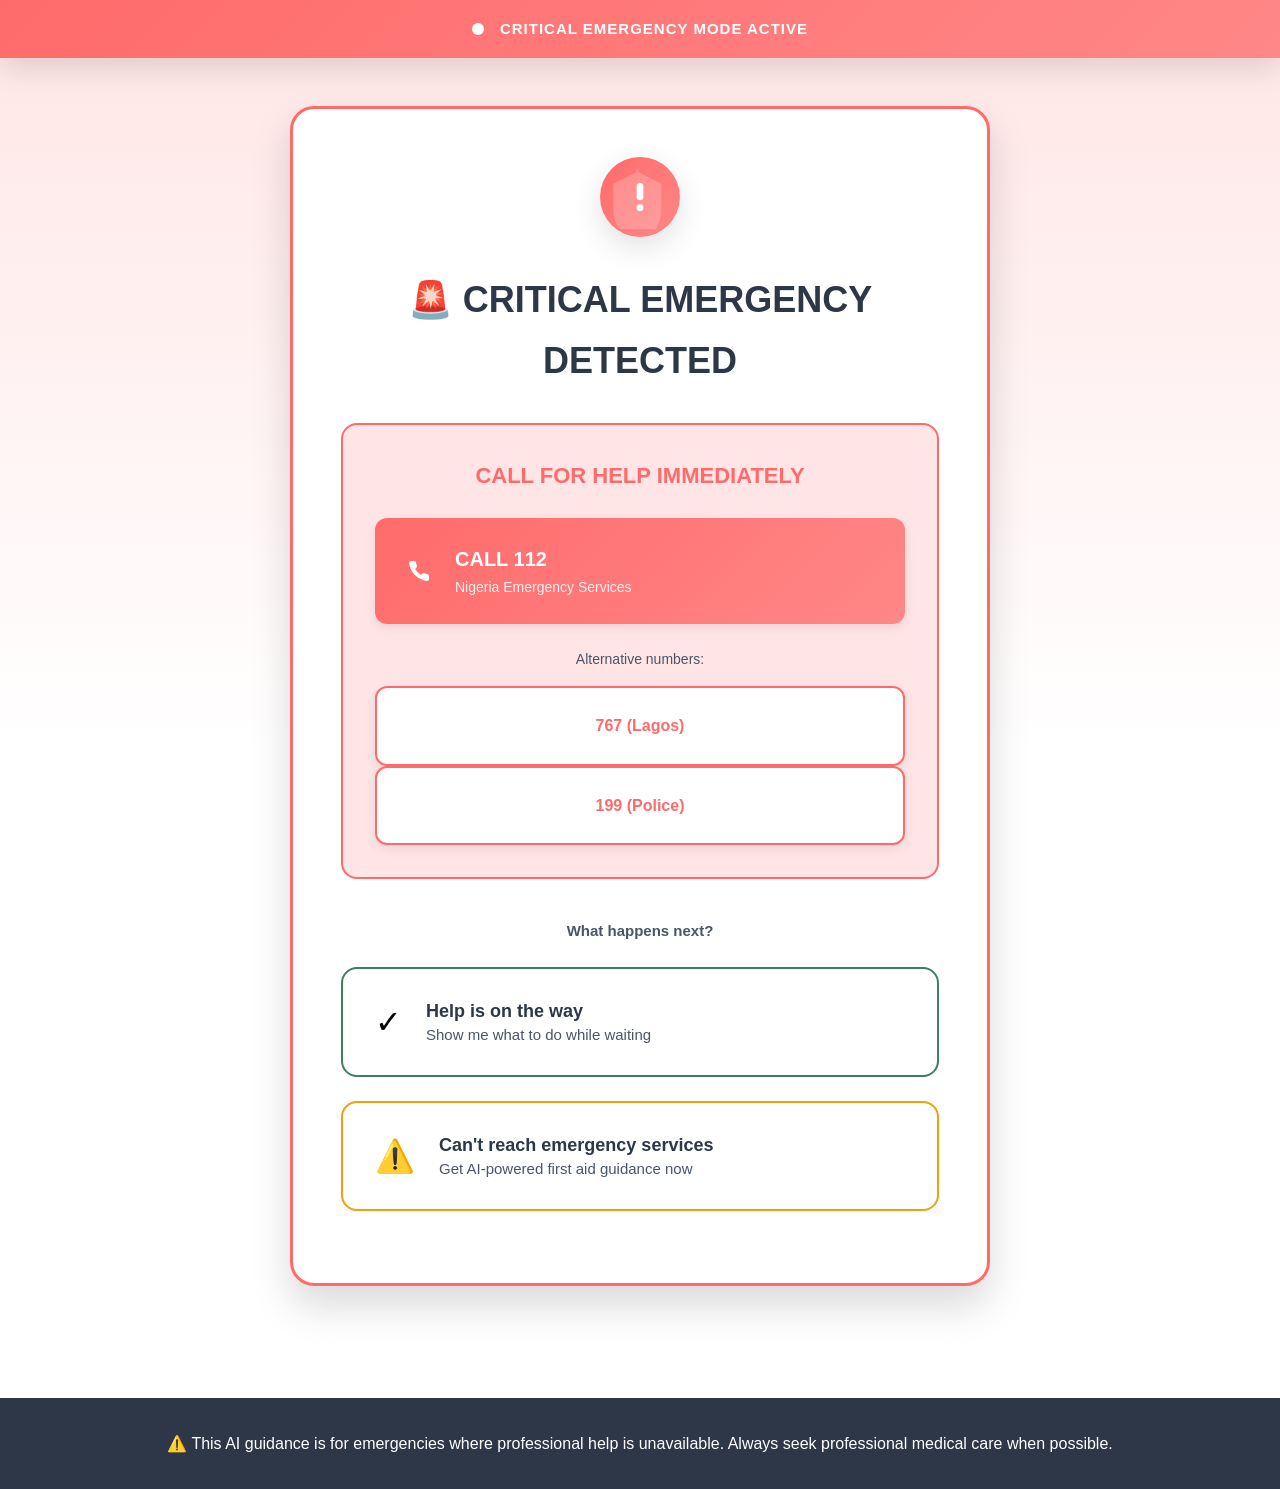
==== emergency.html @ 3f91b99e "Replace emergency.js with security.js in footer" ====
<!DOCTYPE html>
<html lang="en">
<head>
    <meta charset="UTF-8">
    <meta name="viewport" content="width=device-width, initial-scale=1.0">
    <meta name="description" content="Critical emergency medical guidance - Call 112 and get immediate AI-powered first aid instructions">
    <title>Critical Emergency - ProxiHealth</title>
    <link rel="stylesheet" href="css/styles.css">
    <link rel="stylesheet" href="css/emergency.css">
</head>
<body class="emergency-body">
    <!-- Emergency Alert Banner -->
    <div class="emergency-banner">
        <div class="container">
            <div class="banner-content">
                <div class="pulse-indicator"></div>
                <span>CRITICAL EMERGENCY MODE ACTIVE</span>
            </div>
        </div>
    </div>

    <!-- Main Emergency Screen -->
    <main class="emergency-main">
        <div class="container">
            <!-- Step 1: Immediate Action -->
            <section id="emergencyStep1" class="emergency-section active">
                <div class="emergency-card urgent">
                    <div class="emergency-icon">
                        <svg width="64" height="64" viewBox="0 0 24 24" fill="none">
                            <path d="M12 2L2 7v10c0 5.55 3.84 10.74 9 12 5.16-1.26 9-6.45 9-12V7l-10-5z" fill="currentColor" opacity="0.2"/>
                            <path d="M12 8v4M12 16h.01" stroke="currentColor" stroke-width="2.5" stroke-linecap="round"/>
                        </svg>
                    </div>
                    
                    <h1>🚨 CRITICAL EMERGENCY DETECTED</h1>
                    
                    <div class="emergency-action-box">
                        <h2>CALL FOR HELP IMMEDIATELY</h2>
                        <div class="emergency-numbers">
                            <a href="tel:112" class="call-btn primary">
                                <svg width="24" height="24" viewBox="0 0 24 24" fill="none">
                                    <path d="M22 16.92v3a2 2 0 0 1-2.18 2 19.79 19.79 0 0 1-8.63-3.07 19.5 19.5 0 0 1-6-6 19.79 19.79 0 0 1-3.07-8.67A2 2 0 0 1 4.11 2h3a2 2 0 0 1 2 1.72c.127.96.361 1.903.7 2.81a2 2 0 0 1-.45 2.11L8.09 9.91a16 16 0 0 0 6 6l1.27-1.27a2 2 0 0 1 2.11-.45c.907.339 1.85.573 2.81.7A2 2 0 0 1 22 16.92z" fill="currentColor"/>
                                </svg>
                                <span>
                                    <strong>CALL 112</strong>
                                    <small>Nigeria Emergency Services</small>
                                </span>
                            </a>
                            
                            <div class="alternative-numbers">
                                <p>Alternative numbers:</p>
                                <a href="tel:767" class="call-btn secondary">767 (Lagos)</a>
                                <a href="tel:199" class="call-btn secondary">199 (Police)</a>
                            </div>
                        </div>
                    </div>

                    <div class="emergency-options">
                        <p class="options-label">What happens next?</p>
                        
                        <button class="option-btn success" id="helpComingBtn">
                            <div class="option-icon">✓</div>
                            <div class="option-content">
                                <strong>Help is on the way</strong>
                                <span>Show me what to do while waiting</span>
                            </div>
                        </button>

                        <button class="option-btn warning" id="cantReachHelpBtn">
                            <div class="option-icon">⚠️</div>
                            <div class="option-content">
                                <strong>Can't reach emergency services</strong>
                                <span>Get AI-powered first aid guidance now</span>
                            </div>
                        </button>
                    </div>
                </div>
            </section>

            <!-- Step 2: Emergency Type Selection -->
            <section id="emergencyStep2" class="emergency-section">
                <div class="back-btn" onclick="goBack()">
                    <svg width="20" height="20" viewBox="0 0 20 20" fill="none">
                        <path d="M12 4L6 10l6 6" stroke="currentColor" stroke-width="2" stroke-linecap="round" stroke-linejoin="round"/>
                    </svg>
                    Back
                </div>

                <div class="emergency-card">
                    <h2>What is the emergency?</h2>
                    <p class="section-subtitle">Select the condition that best describes the situation</p>

                    <div class="emergency-type-grid">
                        <button class="emergency-type-card" data-emergency="severe-bleeding">
                            <div class="type-icon">🩸</div>
                            <h3>Severe Bleeding</h3>
                            <p>Heavy bleeding that won't stop, deep wounds</p>
                        </button>

                        <button class="emergency-type-card" data-emergency="not-breathing">
                            <div class="type-icon">🫁</div>
                            <h3>Not Breathing</h3>
                            <p>Unconscious, choking, stopped breathing</p>
                        </button>

                        <button class="emergency-type-card" data-emergency="childbirth">
                            <div class="type-icon">👶</div>
                            <h3>Emergency Childbirth</h3>
                            <p>Baby is coming, labor complications</p>
                        </button>

                        <button class="emergency-type-card" data-emergency="chest-pain">
                            <div class="type-icon">💔</div>
                            <h3>Severe Chest Pain</h3>
                            <p>Heart attack symptoms, crushing chest pain</p>
                        </button>

                        <button class="emergency-type-card" data-emergency="snake-bite">
                            <div class="type-icon">🐍</div>
                            <h3>Snake/Animal Bite</h3>
                            <p>Venomous snake, scorpion, or animal bite</p>
                        </button>

                        <button class="emergency-type-card" data-emergency="severe-burn">
                            <div class="type-icon">🔥</div>
                            <h3>Severe Burns</h3>
                            <p>Large burns, electrical burns, chemical burns</p>
                        </button>

                        <button class="emergency-type-card" data-emergency="seizure">
                            <div class="type-icon">⚡</div>
                            <h3>Seizure/Convulsion</h3>
                            <p>Uncontrolled shaking, loss of consciousness</p>
                        </button>

                        <button class="emergency-type-card" data-emergency="head-injury">
                            <div class="type-icon">🤕</div>
                            <h3>Severe Head Injury</h3>
                            <p>Unconscious after fall, bleeding from head</p>
                        </button>

                        <button class="emergency-type-card" data-emergency="poisoning">
                            <div class="type-icon">☠️</div>
                            <h3>Poisoning</h3>
                            <p>Swallowed chemicals, pesticides, overdose</p>
                        </button>

                        <button class="emergency-type-card" data-emergency="other">
                            <div class="type-icon">❓</div>
                            <h3>Other Emergency</h3>
                            <p>Describe your emergency to AI</p>
                        </button>
                    </div>
                </div>
            </section>

            <!-- Step 3: AI Guidance (Placeholder for Phase 3) -->
            <section id="emergencyStep3" class="emergency-section">
                <div class="back-btn" onclick="goBack()">
                    <svg width="20" height="20" viewBox="0 0 20 20" fill="none">
                        <path d="M12 4L6 10l6 6" stroke="currentColor" stroke-width="2" stroke-linecap="round" stroke-linejoin="round"/>
                    </svg>
                    Back
                </div>

                <div class="emergency-card">
                    <div class="loading-state" id="loadingState">
                        <div class="spinner"></div>
                        <h3>Analyzing emergency...</h3>
                        <p>AI is preparing life-saving instructions</p>
                    </div>

                    <div class="guidance-content" id="guidanceContent" style="display: none;">
                        <!-- AI guidance will be inserted here in Phase 3 -->
                        <div class="protocol-header">
                            <div class="protocol-icon">🆘</div>
                            <h2 id="protocolTitle">Emergency Protocol</h2>
                        </div>

                        <div class="protocol-body" id="protocolBody">
                            <!-- Dynamic content from AI or offline tree -->
                        </div>

                        <div class="protocol-actions">
                            <button class="btn-primary" onclick="window.print()">
                                Print Instructions
                            </button>
                            <button class="btn-secondary" onclick="location.href='index.html'">
                                Back to Home
                            </button>
                        </div>
                    </div>
                </div>
            </section>
        </div>
    </main>

    <!-- Footer -->
    <footer class="emergency-footer">
        <div class="container">
            <p>⚠️ This AI guidance is for emergencies where professional help is unavailable. Always seek professional medical care when possible.</p>
        </div>
    </footer>

    <script src="js/security.js"></script>
<script src="js/emergency.js"></script>
</body>
</html>
---- css/styles.css ----
/* ============================================
   ProxiHealth V2 Design System
   Warm + Clinical Aesthetic
   Mobile-First, Premium Medical UI
   ============================================ */

/* CSS Variables */
:root {
    /* Warm + Clinical Color Palette */
    --forest-green: #1B5E3F;
    --sage-green: #3D7F5F;
    --mint-green: #E8F4F0;
    --soft-cream: #F8F6F3;
    
    --coral-red: #FF6B6B;
    --coral-light: #FFE5E5;
    
    --amber-orange: #F59E0B;
    --amber-light: #FEF3C7;
    
    --charcoal: #2D3748;
    --gray-dark: #4A5568;
    --gray-medium: #718096;
    --gray-light: #E2E8F0;
    --white: #FFFFFF;
    
    /* Spacing */
    --space-1: 8px;
    --space-2: 16px;
    --space-3: 24px;
    --space-4: 32px;
    --space-5: 40px;
    --space-6: 48px;
    --space-8: 64px;
    --space-12: 96px;
    
    /* Typography */
    --font-base: -apple-system, BlinkMacSystemFont, 'Segoe UI', 'Roboto', 'Oxygen', 'Ubuntu', sans-serif;
    
    /* Effects */
    --shadow-sm: 0 2px 4px rgba(0, 0, 0, 0.06);
    --shadow-md: 0 4px 12px rgba(0, 0, 0, 0.08);
    --shadow-lg: 0 10px 30px rgba(0, 0, 0, 0.12);
    --shadow-xl: 0 20px 40px rgba(0, 0, 0, 0.15);
    --radius-sm: 8px;
    --radius-md: 12px;
    --radius-lg: 16px;
    --radius-xl: 24px;
    --transition: all 0.3s cubic-bezier(0.4, 0, 0.2, 1);
}

/* Reset & Base */
* {
    margin: 0;
    padding: 0;
    box-sizing: border-box;
}

body {
    font-family: var(--font-base);
    font-size: 16px;
    line-height: 1.7;
    color: var(--charcoal);
    background: var(--soft-cream);
    -webkit-font-smoothing: antialiased;
    -moz-osx-font-smoothing: grayscale;
}

.container {
    max-width: 1200px;
    margin: 0 auto;
    padding: 0 var(--space-3);
}

/* Header */
header {
    background: rgba(248, 246, 243, 0.95);
    backdrop-filter: blur(10px);
    border-bottom: 1px solid var(--gray-light);
    padding: var(--space-3) 0;
    position: sticky;
    top: 0;
    z-index: 100;
    box-shadow: var(--shadow-sm);
}

.nav {
    display: flex;
    justify-content: space-between;
    align-items: center;
}

.logo {
    display: flex;
    align-items: center;
    gap: var(--space-2);
    font-size: 1.375rem;
    font-weight: 700;
    color: var(--forest-green);
}

.logo-icon {
    display: flex;
    align-items: center;
    justify-content: center;
    width: 40px;
    height: 40px;
    background: linear-gradient(135deg, var(--forest-green), var(--sage-green));
    border-radius: var(--radius-md);
    color: white;
}

nav {
    display: flex;
    gap: var(--space-4);
}

nav a {
    color: var(--charcoal);
    text-decoration: none;
    font-weight: 500;
    transition: var(--transition);
    padding: var(--space-1) var(--space-2);
    border-radius: var(--radius-sm);
}

nav a:hover {
    color: var(--forest-green);
    background: var(--mint-green);
}

/* Hero Section */
.hero {
    padding: var(--space-8) 0;
    text-align: center;
    background: linear-gradient(180deg, var(--soft-cream) 0%, var(--white) 100%);
}

.hero-badge {
    display: inline-flex;
    align-items: center;
    gap: var(--space-1);
    padding: var(--space-1) var(--space-3);
    background: var(--mint-green);
    border: 1px solid var(--sage-green);
    border-radius: 999px;
    font-size: 0.875rem;
    font-weight: 600;
    color: var(--forest-green);
    margin-bottom: var(--space-3);
}

.badge-pulse {
    width: 8px;
    height: 8px;
    background: var(--sage-green);
    border-radius: 50%;
    animation: pulse 2s cubic-bezier(0.4, 0, 0.6, 1) infinite;
}

@keyframes pulse {
    0%, 100% { opacity: 1; }
    50% { opacity: 0.5; }
}

.hero h1 {
    font-size: clamp(2rem, 5vw, 3.5rem);
    font-weight: 800;
    line-height: 1.2;
    margin-bottom: var(--space-3);
    color: var(--charcoal);
    background: linear-gradient(135deg, var(--charcoal), var(--forest-green));
    -webkit-background-clip: text;
    -webkit-text-fill-color: transparent;
    background-clip: text;
}

.hero-subtitle {
    font-size: clamp(1rem, 2vw, 1.25rem);
    color: var(--gray-dark);
    max-width: 700px;
    margin: 0 auto var(--space-6);
    line-height: 1.8;
}

/* Search Bar */
.search-container {
    max-width: 700px;
    margin: 0 auto var(--space-4);
}

.search-wrapper {
    display: flex;
    align-items: center;
    background: var(--white);
    border: 2px solid var(--gray-light);
    border-radius: var(--radius-lg);
    padding: var(--space-2);
    margin-bottom: var(--space-2);
    box-shadow: var(--shadow-md);
    transition: var(--transition);
}

.search-wrapper:focus-within {
    border-color: var(--sage-green);
    box-shadow: 0 0 0 4px rgba(61, 127, 95, 0.1), var(--shadow-lg);
}

.search-icon {
    color: var(--gray-medium);
    margin-right: var(--space-2);
    flex-shrink: 0;
}

.search-input {
    flex: 1;
    border: none;
    outline: none;
    font-size: 1rem;
    font-family: var(--font-base);
    color: var(--charcoal);
}

.search-input::placeholder {
    color: var(--gray-medium);
}

.search-btn {
    display: flex;
    align-items: center;
    gap: var(--space-2);
    padding: var(--space-2) var(--space-4);
    background: linear-gradient(135deg, var(--forest-green), var(--sage-green));
    color: var(--white);
    border: none;
    border-radius: var(--radius-md);
    font-size: 1rem;
    font-weight: 600;
    cursor: pointer;
    transition: var(--transition);
    box-shadow: var(--shadow-md);
}

.search-btn:hover {
    transform: translateY(-2px);
    box-shadow: var(--shadow-lg);
}

.search-btn:active {
    transform: translateY(0);
}

/* Divider */
.divider {
    margin: var(--space-6) 0 var(--space-4);
    text-align: center;
    position: relative;
}

.divider::before {
    content: '';
    position: absolute;
    left: 0;
    right: 0;
    top: 50%;
    height: 1px;
    background: var(--gray-light);
    z-index: -1;
}

.divider span {
    background: var(--white);
    padding: 0 var(--space-3);
    color: var(--gray-medium);
    font-size: 0.875rem;
    font-weight: 500;
    text-transform: uppercase;
    letter-spacing: 0.5px;
}

/* Emergency Cards */
.emergency-grid {
    display: grid;
    grid-template-columns: repeat(auto-fit, minmax(300px, 1fr));
    gap: var(--space-4);
    max-width: 900px;
    margin: 0 auto var(--space-6);
}

.emergency-card {
    background: var(--white);
    border: 2px solid transparent;
    border-radius: var(--radius-lg);
    padding: var(--space-5);
    text-align: left;
    cursor: pointer;
    transition: var(--transition);
    box-shadow: var(--shadow-md);
    position: relative;
    overflow: hidden;
}

.emergency-card::before {
    content: '';
    position: absolute;
    top: 0;
    left: 0;
    right: 0;
    height: 4px;
    transition: var(--transition);
}

.emergency-card.critical::before {
    background: linear-gradient(90deg, var(--coral-red), #ff8787);
}

.emergency-card.non-urgent::before {
    background: linear-gradient(90deg, var(--amber-orange), #fbbf24);
}

.emergency-card:hover {
    transform: translateY(-4px);
    box-shadow: var(--shadow-xl);
}

.emergency-card.critical:hover {
    border-color: var(--coral-red);
    background: linear-gradient(135deg, var(--white), var(--coral-light));
}

.emergency-card.non-urgent:hover {
    border-color: var(--amber-orange);
    background: linear-gradient(135deg, var(--white), var(--amber-light));
}

.card-icon-wrapper {
    margin-bottom: var(--space-3);
}

.card-icon {
    width: 56px;
    height: 56px;
    border-radius: var(--radius-md);
    display: flex;
    align-items: center;
    justify-content: center;
    box-shadow: var(--shadow-md);
}

.critical-icon {
    background: linear-gradient(135deg, var(--coral-red), #ff8787);
}

.non-urgent-icon {
    background: linear-gradient(135deg, var(--amber-orange), #fbbf24);
}

.emergency-card h3 {
    font-size: 1.5rem;
    font-weight: 700;
    margin-bottom: var(--space-2);
    color: var(--charcoal);
}

.emergency-card p {
    font-size: 0.9375rem;
    color: var(--gray-dark);
    line-height: 1.6;
    margin-bottom: var(--space-3);
}

.card-badge {
    display: inline-block;
    padding: 4px var(--space-2);
    border-radius: 999px;
    font-size: 0.75rem;
    font-weight: 600;
    text-transform: uppercase;
    letter-spacing: 0.5px;
}

.critical-badge {
    background: var(--coral-light);
    color: var(--coral-red);
}

.non-urgent-badge {
    background: var(--amber-light);
    color: #d97706;
}

/* Trust Indicators */
.trust-indicators {
    display: flex;
    flex-wrap: wrap;
    justify-content: center;
    gap: var(--space-3);
    margin-bottom: var(--space-6);
}

.trust-item {
    display: flex;
    align-items: center;
    gap: var(--space-1);
    font-size: 0.9375rem;
    color: var(--gray-dark);
    font-weight: 500;
}

.trust-item svg {
    color: var(--sage-green);
}

/* AI Features */
.ai-features {
    display: grid;
    grid-template-columns: repeat(auto-fit, minmax(250px, 1fr));
    gap: var(--space-4);
    max-width: 900px;
    margin: 0 auto;
    padding: var(--space-6);
    background: var(--white);
    border-radius: var(--radius-xl);
    box-shadow: var(--shadow-lg);
}

.ai-feature {
    text-align: center;
}

.ai-icon {
    font-size: 2.5rem;
    margin-bottom: var(--space-2);
}

.ai-feature p {
    color: var(--gray-dark);
    line-height: 1.6;
}

.ai-feature strong {
    display: block;
    color: var(--charcoal);
    font-size: 1.125rem;
    margin-bottom: 4px;
}

/* How It Works Section */
.how-section {
    padding: var(--space-12) 0;
    background: var(--white);
}

.how-section h2 {
    font-size: clamp(2rem, 4vw, 2.75rem);
    font-weight: 800;
    text-align: center;
    margin-bottom: var(--space-2);
    color: var(--charcoal);
}

.section-subtitle {
    text-align: center;
    font-size: 1.125rem;
    color: var(--gray-dark);
    margin-bottom: var(--space-8);
}

.steps-grid {
    display: grid;
    grid-template-columns: repeat(auto-fit, minmax(280px, 1fr));
    gap: var(--space-6);
    margin-bottom: var(--space-8);
}

.step {
    text-align: center;
    padding: var(--space-4);
    background: var(--soft-cream);
    border-radius: var(--radius-lg);
    position: relative;
}

.step-number {
    position: absolute;
    top: -16px;
    left: 50%;
    transform: translateX(-50%);
    width: 48px;
    height: 48px;
    background: linear-gradient(135deg, var(--forest-green), var(--sage-green));
    color: var(--white);
    border-radius: 50%;
    display: flex;
    align-items: center;
    justify-content: center;
    font-size: 1.5rem;
    font-weight: 700;
    box-shadow: var(--shadow-md);
}

.step-icon {
    font-size: 3rem;
    margin: var(--space-4) 0 var(--space-2);
}

.step h3 {
    font-size: 1.375rem;
    margin-bottom: var(--space-2);
    color: var(--charcoal);
}

.step p {
    color: var(--gray-dark);
    line-height: 1.7;
}

/* Coverage Section */
.coverage-section {
    background: var(--mint-green);
    padding: var(--space-6);
    border-radius: var(--radius-xl);
    margin-bottom: var(--space-8);
}

.coverage-section h3 {
    text-align: center;
    font-size: 1.5rem;
    margin-bottom: var(--space-4);
    color: var(--forest-green);
}

.coverage-grid {
    display: grid;
    grid-template-columns: repeat(auto-fit, minmax(200px, 1fr));
    gap: var(--space-3);
}

.coverage-item {
    display: flex;
    align-items: center;
    gap: var(--space-2);
    padding: var(--space-2);
    background: var(--white);
    border-radius: var(--radius-md);
    font-weight: 500;
    color: var(--charcoal);
}

.coverage-icon {
    font-size: 1.5rem;
}

/* Badges */
.badges {
    display: flex;
    flex-wrap: wrap;
    justify-content: center;
    gap: var(--space-4);
}

.badge {
    display: flex;
    align-items: center;
    gap: var(--space-3);
    padding: var(--space-3) var(--space-4);
    background: var(--soft-cream);
    border-radius: var(--radius-lg);
    box-shadow: var(--shadow-sm);
}

.badge-icon {
    width: 48px;
    height: 48px;
    background: linear-gradient(135deg, var(--forest-green), var(--sage-green));
    color: var(--white);
    border-radius: 50%;
    display: flex;
    align-items: center;
    justify-content: center;
    font-size: 1.5rem;
    font-weight: 700;
    flex-shrink: 0;
}

.badge-content {
    text-align: left;
}

.badge-content strong {
    display: block;
    color: var(--charcoal);
    font-size: 1.125rem;
    margin-bottom: 2px;
}

.badge-content span {
    color: var(--gray-dark);
    font-size: 0.875rem;
}

/* About Section */
.about-section {
    padding: var(--space-12) 0;
    background: linear-gradient(180deg, var(--white) 0%, var(--soft-cream) 100%);
}

.about-content {
    max-width: 800px;
    margin: 0 auto;
    text-align: center;
}

.about-section h2 {
    font-size: clamp(2rem, 4vw, 2.75rem);
    font-weight: 800;
    margin-bottom: var(--space-4);
    color: var(--charcoal);
}

.about-lead {
    font-size: 1.25rem;
    color: var(--gray-dark);
    line-height: 1.8;
    margin-bottom: var(--space-6);
}

.stats-grid {
    display: grid;
    grid-template-columns: repeat(auto-fit, minmax(200px, 1fr));
    gap: var(--space-4);
    margin-bottom: var(--space-6);
}

.stat {
    padding: var(--space-4);
    background: var(--white);
    border-radius: var(--radius-lg);
    box-shadow: var(--shadow-md);
}

.stat-number {
    font-size: 2.5rem;
    font-weight: 800;
    color: var(--forest-green);
    margin-bottom: var(--space-1);
}

.stat-label {
    color: var(--gray-dark);
    font-size: 0.9375rem;
}

.about-mission {
    font-size: 1.125rem;
    color: var(--gray-dark);
    line-height: 1.8;
    margin-bottom: var(--space-4);
    padding: var(--space-4);
    background: var(--mint-green);
    border-left: 4px solid var(--sage-green);
    border-radius: var(--radius-md);
}

.about-location {
    font-size: 1.125rem;
    color: var(--forest-green);
    font-weight: 600;
}

/* Footer */
footer {
    background: var(--charcoal);
    color: var(--white);
    padding: var(--space-8) 0 var(--space-4);
}

.footer-content {
    display: grid;
    grid-template-columns: repeat(auto-fit, minmax(300px, 1fr));
    gap: var(--space-6);
    margin-bottom: var(--space-6);
}

.footer-brand .logo {
    color: var(--white);
    margin-bottom: var(--space-2);
}

.footer-tagline {
    color: var(--gray-light);
    line-height: 1.7;
}

.footer-disclaimer {
    background: rgba(255, 255, 255, 0.05);
    padding: var(--space-4);
    border-radius: var(--radius-md);
    border-left: 4px solid var(--amber-orange);
}

.footer-disclaimer p:first-child {
    font-weight: 600;
    margin-bottom: var(--space-2);
}

.footer-disclaimer p:last-child {
    color: var(--gray-light);
    font-size: 0.9375rem;
    line-height: 1.7;
}

.footer-bottom {
    text-align: center;
    padding-top: var(--space-4);
    border-top: 1px solid rgba(255, 255, 255, 0.1);
    color: var(--gray-light);
}

.footer-tech {
    font-size: 0.875rem;
    color: var(--gray-medium);
    margin-top: var(--space-1);
}

/* Modal */
.modal {
    display: flex;
    position: fixed;
    top: 0;
    left: 0;
    width: 100%;
    height: 100%;
    background: rgba(45, 55, 72, 0.9);
    backdrop-filter: blur(4px);
    z-index: 1000;
    align-items: center;
    justify-content: center;
    padding: var(--space-3);
}

.modal.hidden {
    display: none;
}

.modal-content {
    background: var(--white);
    padding: var(--space-6);
    border-radius: var(--radius-xl);
    max-width: 550px;
    width: 100%;
    box-shadow: var(--shadow-xl);
}

.modal-content h2 {
    margin-bottom: var(--space-3);
    color: var(--charcoal);
    font-size: 1.75rem;
}

.modal-content p {
    margin-bottom: var(--space-3);
    color: var(--gray-dark);
    line-height: 1.7;
}

.disclaimer-box {
    background: var(--amber-light);
    padding: var(--space-4);
    border-radius: var(--radius-md);
    margin: var(--space-4) 0;
    border-left: 4px solid var(--amber-orange);
}

.disclaimer-box ul {
    margin-left: var(--space-4);
    margin-top: var(--space-2);
}

.disclaimer-box li {
    margin-bottom: var(--space-2);
    color: var(--gray-dark);
}

.privacy-note {
    font-size: 0.9375rem;
    color: var(--gray-dark);
    display: flex;
    align-items: center;
    gap: var(--space-1);
}

.btn-primary {
    width: 100%;
    padding: var(--space-3) var(--space-4);
    background: linear-gradient(135deg, var(--forest-green), var(--sage-green));
    color: var(--white);
    border: none;
    border-radius: var(--radius-md);
    font-size: 1.0625rem;
    font-weight: 600;
    cursor: pointer;
    transition: var(--transition);
    box-shadow: var(--shadow-md);
}

.btn-primary:hover {
    transform: translateY(-2px);
    box-shadow: var(--shadow-lg);
}

.btn-primary:active {
    transform: translateY(0);
}

/* Mobile Responsive */
@media (max-width: 768px) {
    .hero h1 {
        font-size: 2rem;
    }
    
    .hero-subtitle {
        font-size: 1rem;
    }
    
    .search-btn {
        width: 100%;
        justify-content: center;
    }
    
    nav {
        gap: var(--space-2);
    }
    
    nav a {
        font-size: 0.875rem;
        padding: var(--space-1);
    }
    
    .emergency-grid {
        grid-template-columns: 1fr;
    }
    
    .ai-features {
        grid-template-columns: 1fr;
    }
    
    .steps-grid {
        grid-template-columns: 1fr;
    }
    
    .stats-grid {
        grid-template-columns: 1fr;
    }
    
    .footer-content {
        grid-template-columns: 1fr;
    }
  }
---- css/emergency.css ----
/* Emergency Page Specific Styles */

.emergency-body {
    background: linear-gradient(180deg, #FFE5E5 0%, #FFF 50%);
    min-height: 100vh;
}

.emergency-banner {
    background: linear-gradient(135deg, #FF6B6B, #ff8787);
    color: white;
    padding: var(--space-2) 0;
    position: sticky;
    top: 0;
    z-index: 100;
    box-shadow: var(--shadow-lg);
}

.banner-content {
    display: flex;
    align-items: center;
    justify-content: center;
    gap: var(--space-2);
    font-weight: 700;
    font-size: 0.9375rem;
    text-transform: uppercase;
    letter-spacing: 1px;
}

.pulse-indicator {
    width: 12px;
    height: 12px;
    background: white;
    border-radius: 50%;
    animation: pulse 1.5s ease-in-out infinite;
}

.emergency-main {
    padding: var(--space-6) 0;
}

.emergency-section {
    display: none;
}

.emergency-section.active {
    display: block;
    animation: fadeIn 0.3s ease-in;
}

@keyframes fadeIn {
    from { opacity: 0; transform: translateY(10px); }
    to { opacity: 1; transform: translateY(0); }
}

.emergency-card {
    background: white;
    border-radius: var(--radius-xl);
    padding: var(--space-6);
    box-shadow: var(--shadow-xl);
    max-width: 700px;
    margin: 0 auto;
}

.emergency-card.urgent {
    border: 3px solid var(--coral-red);
}

.emergency-icon {
    width: 80px;
    height: 80px;
    margin: 0 auto var(--space-4);
    background: linear-gradient(135deg, var(--coral-red), #ff8787);
    border-radius: 50%;
    display: flex;
    align-items: center;
    justify-content: center;
    color: white;
    box-shadow: var(--shadow-lg);
}

.emergency-card h1 {
    text-align: center;
    font-size: clamp(1.75rem, 4vw, 2.25rem);
    color: var(--charcoal);
    margin-bottom: var(--space-4);
}

.emergency-action-box {
    background: var(--coral-light);
    border: 2px solid var(--coral-red);
    border-radius: var(--radius-lg);
    padding: var(--space-4);
    margin-bottom: var(--space-5);
}

.emergency-action-box h2 {
    text-align: center;
    color: var(--coral-red);
    font-size: 1.375rem;
    margin-bottom: var(--space-3);
}

.emergency-numbers {
    display: flex;
    flex-direction: column;
    gap: var(--space-3);
}

.call-btn {
    display: flex;
    align-items: center;
    gap: var(--space-3);
    padding: var(--space-3) var(--space-4);
    border-radius: var(--radius-md);
    text-decoration: none;
    font-weight: 600;
    transition: var(--transition);
    box-shadow: var(--shadow-md);
}

.call-btn.primary {
    background: linear-gradient(135deg, var(--coral-red), #ff8787);
    color: white;
    font-size: 1.25rem;
}

.call-btn.primary:hover {
    transform: scale(1.02);
    box-shadow: var(--shadow-lg);
}

.call-btn.primary svg {
    flex-shrink: 0;
}

.call-btn.primary span {
    display: flex;
    flex-direction: column;
    align-items: flex-start;
}

.call-btn.primary small {
    font-size: 0.875rem;
    font-weight: 500;
    opacity: 0.9;
}

.alternative-numbers {
    text-align: center;
}

.alternative-numbers p {
    font-size: 0.875rem;
    color: var(--gray-dark);
    margin-bottom: var(--space-2);
}

.call-btn.secondary {
    background: white;
    color: var(--coral-red);
    border: 2px solid var(--coral-red);
    font-size: 1rem;
    justify-content: center;
}

.call-btn.secondary:hover {
    background: var(--coral-red);
    color: white;
}

.emergency-options {
    margin-top: var(--space-4);
}

.options-label {
    text-align: center;
    font-weight: 600;
    color: var(--gray-dark);
    margin-bottom: var(--space-3);
}

.option-btn {
    width: 100%;
    display: flex;
    align-items: center;
    gap: var(--space-3);
    padding: var(--space-4);
    background: white;
    border: 2px solid var(--gray-light);
    border-radius: var(--radius-lg);
    cursor: pointer;
    transition: var(--transition);
    margin-bottom: var(--space-3);
    text-align: left;
}

.option-btn:hover {
    transform: translateY(-2px);
    box-shadow: var(--shadow-lg);
}

.option-btn.success {
    border-color: var(--sage-green);
}

.option-btn.success:hover {
    background: var(--mint-green);
    border-color: var(--forest-green);
}

.option-btn.warning {
    border-color: var(--amber-orange);
}

.option-btn.warning:hover {
    background: var(--amber-light);
    border-color: var(--amber-orange);
}

.option-icon {
    font-size: 2rem;
    flex-shrink: 0;
}

.option-content {
    flex: 1;
}

.option-content strong {
    display: block;
    font-size: 1.125rem;
    color: var(--charcoal);
    margin-bottom: 4px;
}

.option-content span {
    color: var(--gray-dark);
    font-size: 0.9375rem;
}

.back-btn {
    display: inline-flex;
    align-items: center;
    gap: var(--space-1);
    padding: var(--space-2) var(--space-3);
    background: white;
    border: 1px solid var(--gray-light);
    border-radius: var(--radius-md);
    color: var(--charcoal);
    font-weight: 500;
    cursor: pointer;
    margin-bottom: var(--space-4);
    transition: var(--transition);
}

.back-btn:hover {
    background: var(--gray-light);
}

.emergency-type-grid {
    display: grid;
    grid-template-columns: repeat(auto-fill, minmax(200px, 1fr));
    gap: var(--space-3);
    margin-top: var(--space-4);
}

.emergency-type-card {
    background: white;
    border: 2px solid var(--gray-light);
    border-radius: var(--radius-lg);
    padding: var(--space-4);
    text-align: center;
    cursor: pointer;
    transition: var(--transition);
}

.emergency-type-card:hover {
    border-color: var(--sage-green);
    background: var(--mint-green);
    transform: translateY(-2px);
    box-shadow: var(--shadow-md);
}

.type-icon {
    font-size: 2.5rem;
    margin-bottom: var(--space-2);
}

.emergency-type-card h3 {
    font-size: 1.125rem;
    margin-bottom: var(--space-1);
    color: var(--charcoal);
}

.emergency-type-card p {
    font-size: 0.875rem;
    color: var(--gray-dark);
}

.loading-state {
    text-align: center;
    padding: var(--space-8) var(--space-4);
}

.spinner {
    width: 64px;
    height: 64px;
    border: 4px solid var(--gray-light);
    border-top-color: var(--sage-green);
    border-radius: 50%;
    animation: spin 1s linear infinite;
    margin: 0 auto var(--space-4);
}

@keyframes spin {
    to { transform: rotate(360deg); }
}

.loading-state h3 {
    font-size: 1.5rem;
    margin-bottom: var(--space-2);
    color: var(--charcoal);
}

.loading-state p {
    color: var(--gray-dark);
}

.protocol-header {
    display: flex;
    align-items: center;
    gap: var(--space-3);
    padding: var(--space-4);
    background: var(--mint-green);
    border-radius: var(--radius-lg);
    margin-bottom: var(--space-4);
}

.protocol-icon {
    font-size: 3rem;
}

.protocol-header h2 {
    font-size: 1.75rem;
    color: var(--forest-green);
}

.protocol-body {
    padding: var(--space-4);
    background: var(--soft-cream);
    border-radius: var(--radius-lg);
    margin-bottom: var(--space-4);
}

.protocol-actions {
    display: flex;
    gap: var(--space-3);
}

.protocol-actions button {
    flex: 1;
}

.emergency-footer {
    background: var(--charcoal);
    color: white;
    padding: var(--space-4) 0;
    text-align: center;
    margin-top: var(--space-8);
}

@media (max-width: 768px) {
    .emergency-type-grid {
        grid-template-columns: 1fr;
    }
    
    .protocol-actions {
        flex-direction: column;
    }
}
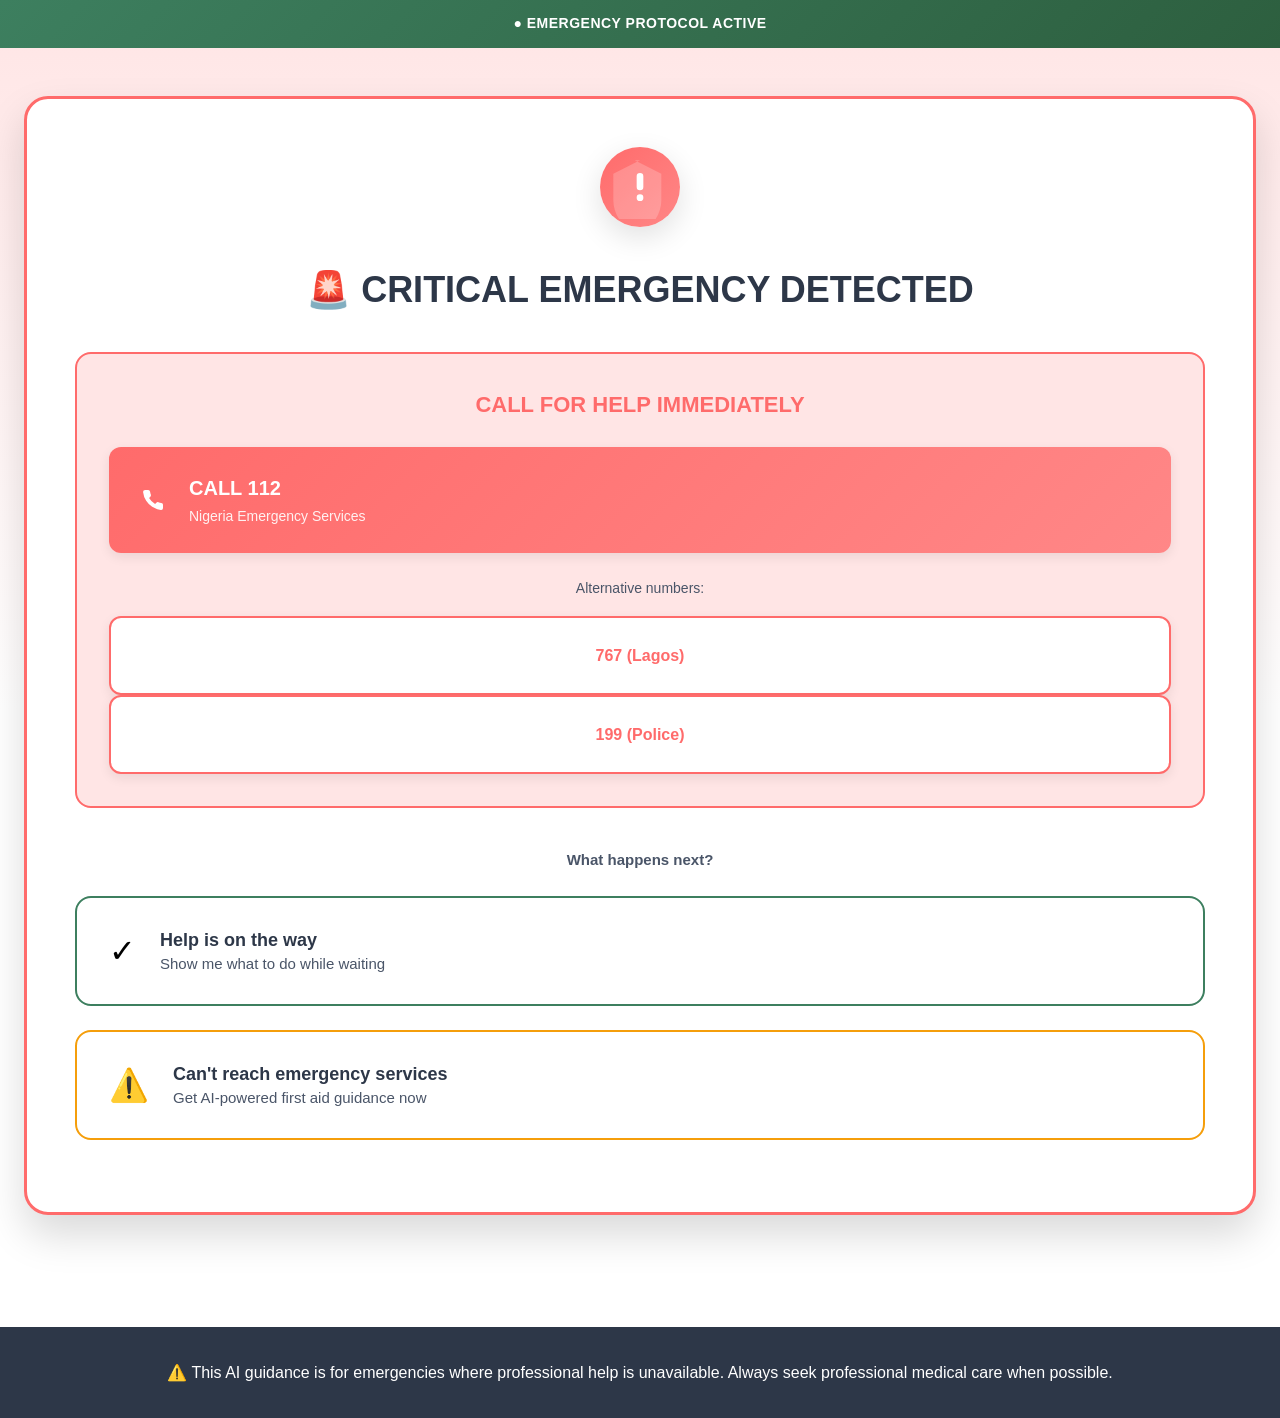
==== commit 1e0e1be0: "Update emergency banner with new design and message" ====
--- a/emergency.html
+++ b/emergency.html
@@ -10,13 +10,12 @@
 </head>
 <body class="emergency-body">
     <!-- Emergency Alert Banner -->
-    <div class="emergency-banner">
-        <div class="container">
-            <div class="banner-content">
-                <div class="pulse-indicator"></div>
-                <span>CRITICAL EMERGENCY MODE ACTIVE</span>
-            </div>
+    <div style="background: linear-gradient(135deg, #3D7F5F, #2D5F3F); padding: 12px 0; position: sticky; top: 0; z-index: 100;">
+    <div class="container">
+        <div style="display: flex; align-items: center; justify-content: center; gap: 8px; color: white;">
+            <span style="font-size: 0.875rem; font-weight: 600; letter-spacing: 0.5px;">● EMERGENCY PROTOCOL ACTIVE</span>
         </div>
+    </div>
     </div>
 
     <!-- Main Emergency Screen -->
--- a/css/emergency.css
+++ b/css/emergency.css
@@ -378,3 +378,22 @@
         flex-direction: column;
     }
 }
+/* Add at the BOTTOM of emergency.css */
+
+/* CRITICAL: Mobile text wrapping fix */
+.emergency-card,
+.protocol-body,
+.guidance-content,
+.loading-state,
+* {
+    word-wrap: break-word !important;
+    overflow-wrap: break-word !important;
+    word-break: break-word !important;
+    max-width: 100% !important;
+}
+
+/* Force all text elements to wrap */
+h1, h2, h3, h4, h5, h6, p, li, div, span {
+    word-wrap: break-word !important;
+    overflow-wrap: break-word !important;
+}
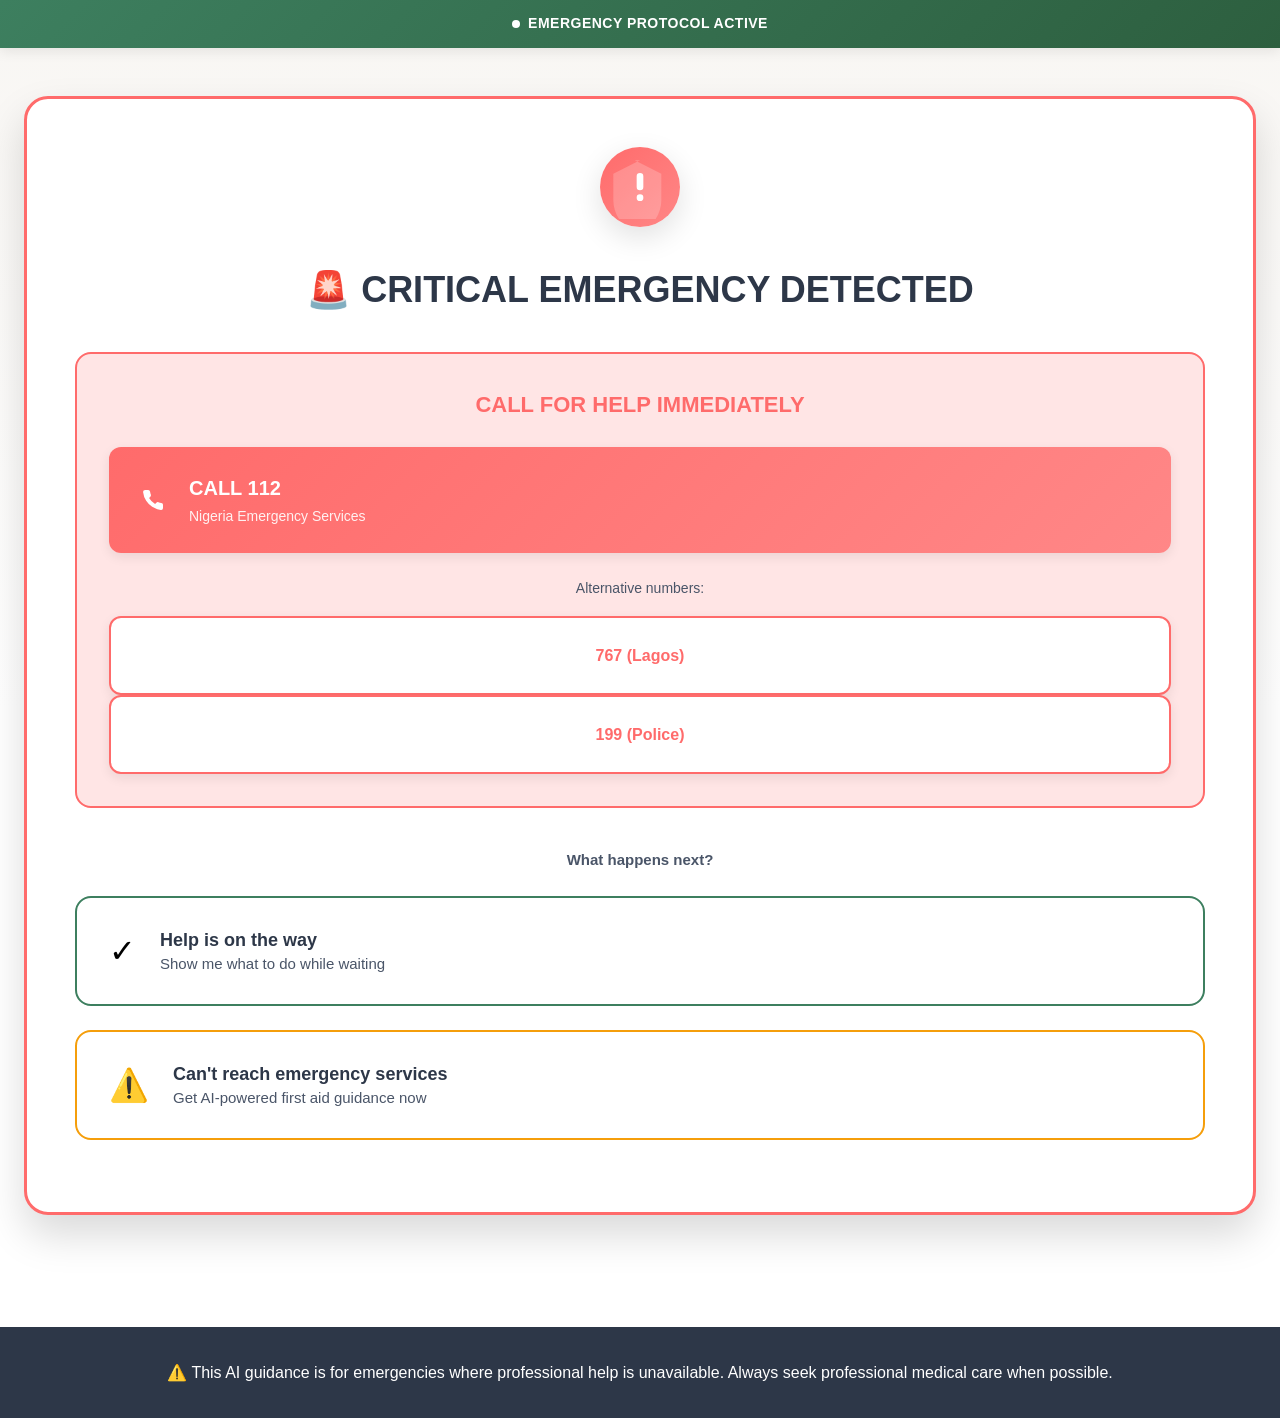
==== commit 817e0b22: "Redesign emergency alert banner Redesigned the emergency alert banner for a calmer presentation." ====
--- a/emergency.html
+++ b/emergency.html
@@ -9,13 +9,14 @@
     <link rel="stylesheet" href="css/emergency.css">
 </head>
 <body class="emergency-body">
-    <!-- Emergency Alert Banner -->
-    <div style="background: linear-gradient(135deg, #3D7F5F, #2D5F3F); padding: 12px 0; position: sticky; top: 0; z-index: 100;">
-    <div class="container">
-        <div style="display: flex; align-items: center; justify-content: center; gap: 8px; color: white;">
-            <span style="font-size: 0.875rem; font-weight: 600; letter-spacing: 0.5px;">● EMERGENCY PROTOCOL ACTIVE</span>
+    <!-- Emergency Alert Banner (REDESIGNED: Calm, Not Panic) -->
+    <div class="emergency-banner">
+        <div class="container">
+            <div class="banner-content">
+                <div class="pulse-indicator"></div>
+                <span>EMERGENCY PROTOCOL ACTIVE</span>
+            </div>
         </div>
-    </div>
     </div>
 
     <!-- Main Emergency Screen -->
@@ -201,7 +202,6 @@
         </div>
     </footer>
 
-    <script src="js/security.js"></script>
-<script src="js/emergency.js"></script>
+    <script src="js/emergency.js"></script>
 </body>
 </html>
--- a/css/emergency.css
+++ b/css/emergency.css
@@ -1,37 +1,38 @@
 /* Emergency Page Specific Styles */
 
 .emergency-body {
-    background: linear-gradient(180deg, #FFE5E5 0%, #FFF 50%);
+    background: linear-gradient(180deg, #F8F6F3 0%, #FFF 50%);
     min-height: 100vh;
 }
 
+/* REDESIGNED: Calm Emergency Banner (Green, Not Red Panic) */
 .emergency-banner {
-    background: linear-gradient(135deg, #FF6B6B, #ff8787);
+    background: linear-gradient(135deg, #3D7F5F, #2D5F3F);
     color: white;
-    padding: var(--space-2) 0;
+    padding: 12px 0;
     position: sticky;
     top: 0;
     z-index: 100;
-    box-shadow: var(--shadow-lg);
+    box-shadow: var(--shadow-md);
 }
 
 .banner-content {
     display: flex;
     align-items: center;
     justify-content: center;
-    gap: var(--space-2);
-    font-weight: 700;
-    font-size: 0.9375rem;
+    gap: 8px;
+    font-weight: 600;
+    font-size: 0.875rem;
     text-transform: uppercase;
-    letter-spacing: 1px;
+    letter-spacing: 0.5px;
 }
 
 .pulse-indicator {
-    width: 12px;
-    height: 12px;
+    width: 8px;
+    height: 8px;
     background: white;
     border-radius: 50%;
-    animation: pulse 1.5s ease-in-out infinite;
+    animation: pulse 2s ease-in-out infinite;
 }
 
 .emergency-main {
@@ -350,6 +351,14 @@
     background: var(--soft-cream);
     border-radius: var(--radius-lg);
     margin-bottom: var(--space-4);
+    word-wrap: break-word;
+    overflow-wrap: break-word;
+}
+
+.protocol-body * {
+    max-width: 100%;
+    word-wrap: break-word;
+    overflow-wrap: break-word;
 }
 
 .protocol-actions {
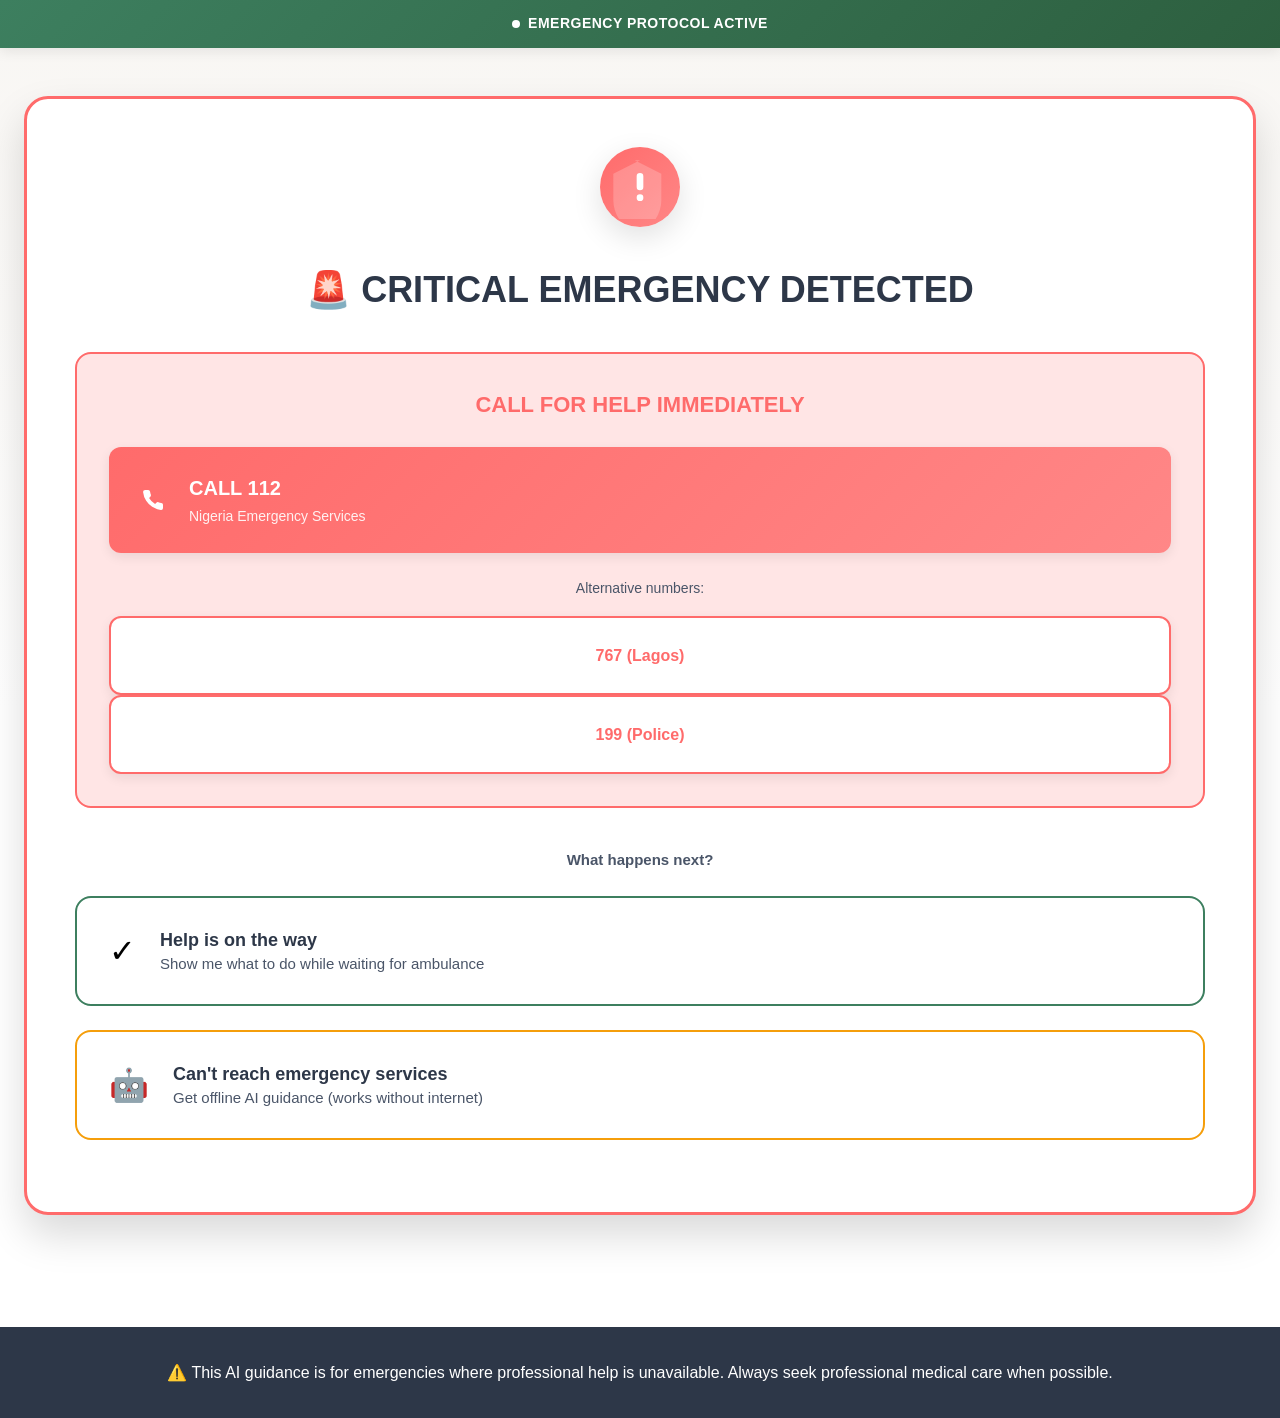
==== commit 5dc9ed2d: "Update emergency buttons and text for clarity" ====
--- a/emergency.html
+++ b/emergency.html
@@ -62,15 +62,15 @@
                             <div class="option-icon">✓</div>
                             <div class="option-content">
                                 <strong>Help is on the way</strong>
-                                <span>Show me what to do while waiting</span>
+                                <span>Show me what to do while waiting for ambulance</span>
                             </div>
                         </button>
 
                         <button class="option-btn warning" id="cantReachHelpBtn">
-                            <div class="option-icon">⚠️</div>
+                            <div class="option-icon">🤖</div>
                             <div class="option-content">
                                 <strong>Can't reach emergency services</strong>
-                                <span>Get AI-powered first aid guidance now</span>
+                                <span>Get offline AI guidance (works without internet)</span>
                             </div>
                         </button>
                     </div>
@@ -204,4 +204,4 @@
 
     <script src="js/emergency.js"></script>
 </body>
-</html>
+    </html>
--- a/css/emergency.css
+++ b/css/emergency.css
@@ -1,8 +1,23 @@
+/* NUCLEAR FIX: Force ALL text to wrap on mobile */
+* {
+    max-width: 100% !important;
+    word-wrap: break-word !important;
+    overflow-wrap: break-word !important;
+    word-break: break-word !important;
+}
+
+body, html {
+    overflow-x: hidden !important;
+    max-width: 100vw !important;
+}
+
 /* Emergency Page Specific Styles */
 
 .emergency-body {
     background: linear-gradient(180deg, #F8F6F3 0%, #FFF 50%);
     min-height: 100vh;
+    overflow-x: hidden !important;
+    max-width: 100vw !important;
 }
 
 /* REDESIGNED: Calm Emergency Banner (Green, Not Red Panic) */
@@ -386,23 +401,4 @@
     .protocol-actions {
         flex-direction: column;
     }
-}
-/* Add at the BOTTOM of emergency.css */
-
-/* CRITICAL: Mobile text wrapping fix */
-.emergency-card,
-.protocol-body,
-.guidance-content,
-.loading-state,
-* {
-    word-wrap: break-word !important;
-    overflow-wrap: break-word !important;
-    word-break: break-word !important;
-    max-width: 100% !important;
-}
-
-/* Force all text elements to wrap */
-h1, h2, h3, h4, h5, h6, p, li, div, span {
-    word-wrap: break-word !important;
-    overflow-wrap: break-word !important;
-}
+                       }
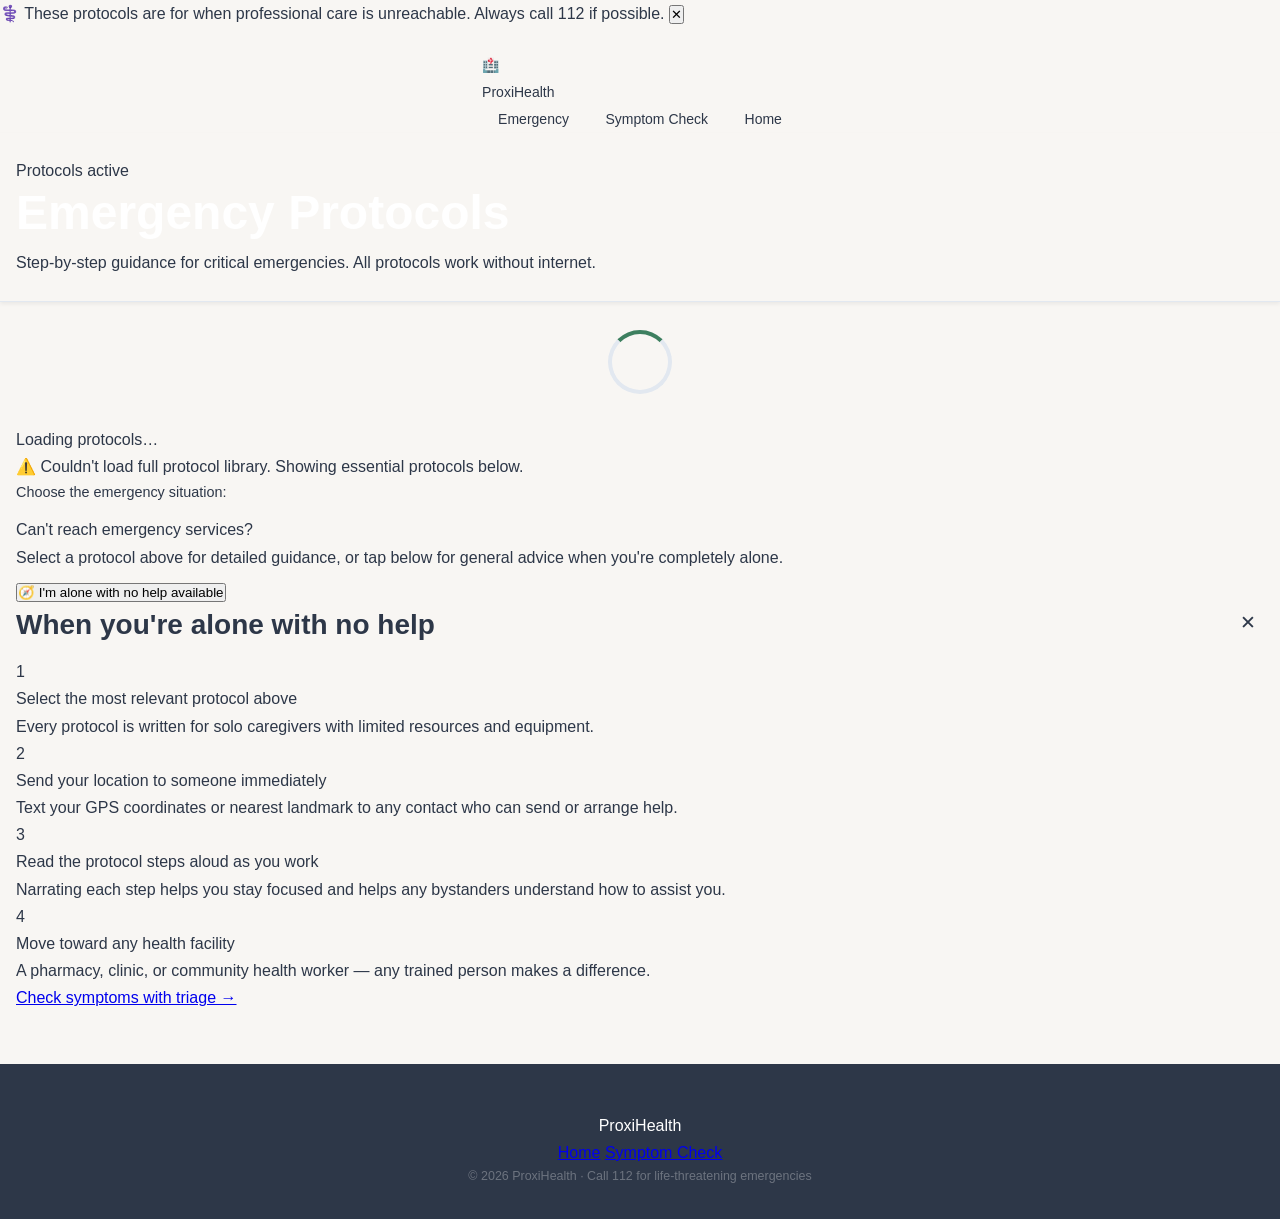
==== commit f7c30d50: "Update emergency.html" ====
--- a/emergency.html
+++ b/emergency.html
@@ -1,207 +1,163 @@
 <!DOCTYPE html>
 <html lang="en">
 <head>
-    <meta charset="UTF-8">
-    <meta name="viewport" content="width=device-width, initial-scale=1.0">
-    <meta name="description" content="Critical emergency medical guidance - Call 112 and get immediate AI-powered first aid instructions">
-    <title>Critical Emergency - ProxiHealth</title>
-    <link rel="stylesheet" href="css/styles.css">
-    <link rel="stylesheet" href="css/emergency.css">
+  <meta charset="UTF-8" />
+  <meta name="viewport" content="width=device-width, initial-scale=1.0" />
+  <meta name="description" content="ProxiHealth Emergency Protocols — step-by-step guidance for childbirth, bleeding, CPR, burns, snake bite and more." />
+  <meta name="theme-color" content="#2D5F3F" />
+  <title>Emergency Protocols — ProxiHealth</title>
+  <link rel="stylesheet" href="css/styles.css" />
+  <link rel="stylesheet" href="css/emergency.css" />
 </head>
-<body class="emergency-body">
-    <!-- Emergency Alert Banner (REDESIGNED: Calm, Not Panic) -->
-    <div class="emergency-banner">
-        <div class="container">
-            <div class="banner-content">
-                <div class="pulse-indicator"></div>
-                <span>EMERGENCY PROTOCOL ACTIVE</span>
-            </div>
-        </div>
+<body>
+
+  <!-- Non-blocking disclaimer (dismissible) -->
+  <div id="disclaimer-banner">
+    <span id="disclaimer-banner__text">
+      ⚕️ These protocols are for when professional care is unreachable. Always call 112 if possible.
+    </span>
+    <button id="disclaimer-banner__close" aria-label="Dismiss">✕</button>
+  </div>
+
+  <!-- Navigation -->
+  <nav class="nav" role="navigation" aria-label="Main navigation">
+    <div class="container nav__inner">
+      <a href="index.html" class="nav__brand" aria-label="ProxiHealth home">
+        <div class="nav__logo">🏥</div>
+        <span class="nav__title">ProxiHealth</span>
+      </a>
+      <div class="nav__links">
+        <a href="emergency.html" class="nav__link nav__link--active">Emergency</a>
+        <a href="triage.html" class="nav__link">Symptom Check</a>
+        <a href="index.html" class="nav__link">Home</a>
+      </div>
+    </div>
+  </nav>
+
+  <!-- Page Header — GREEN (calm, not panic-red) -->
+  <header class="emergency-header print-hide">
+    <div class="container">
+      <div class="emergency-header__pulse">Protocols active</div>
+      <h1 class="page-header__title" style="color:#fff; margin-bottom:8px;">Emergency Protocols</h1>
+      <p class="page-header__subtitle">
+        Step-by-step guidance for critical emergencies. All protocols work without internet.
+      </p>
+    </div>
+  </header>
+
+  <main class="container" style="padding-top:28px; padding-bottom:52px;">
+
+    <!-- Offline indicator -->
+    <div id="offline-indicator" style="display:none;"></div>
+
+    <!-- Loading state -->
+    <div id="protocol-loading" class="loading-spinner" aria-live="polite">
+      <div class="spinner" role="status"></div>
+      <p class="text-sm" style="color:var(--text-light);margin:0;">Loading protocols…</p>
     </div>
 
-    <!-- Main Emergency Screen -->
-    <main class="emergency-main">
-        <div class="container">
-            <!-- Step 1: Immediate Action -->
-            <section id="emergencyStep1" class="emergency-section active">
-                <div class="emergency-card urgent">
-                    <div class="emergency-icon">
-                        <svg width="64" height="64" viewBox="0 0 24 24" fill="none">
-                            <path d="M12 2L2 7v10c0 5.55 3.84 10.74 9 12 5.16-1.26 9-6.45 9-12V7l-10-5z" fill="currentColor" opacity="0.2"/>
-                            <path d="M12 8v4M12 16h.01" stroke="currentColor" stroke-width="2.5" stroke-linecap="round"/>
-                        </svg>
-                    </div>
-                    
-                    <h1>🚨 CRITICAL EMERGENCY DETECTED</h1>
-                    
-                    <div class="emergency-action-box">
-                        <h2>CALL FOR HELP IMMEDIATELY</h2>
-                        <div class="emergency-numbers">
-                            <a href="tel:112" class="call-btn primary">
-                                <svg width="24" height="24" viewBox="0 0 24 24" fill="none">
-                                    <path d="M22 16.92v3a2 2 0 0 1-2.18 2 19.79 19.79 0 0 1-8.63-3.07 19.5 19.5 0 0 1-6-6 19.79 19.79 0 0 1-3.07-8.67A2 2 0 0 1 4.11 2h3a2 2 0 0 1 2 1.72c.127.96.361 1.903.7 2.81a2 2 0 0 1-.45 2.11L8.09 9.91a16 16 0 0 0 6 6l1.27-1.27a2 2 0 0 1 2.11-.45c.907.339 1.85.573 2.81.7A2 2 0 0 1 22 16.92z" fill="currentColor"/>
-                                </svg>
-                                <span>
-                                    <strong>CALL 112</strong>
-                                    <small>Nigeria Emergency Services</small>
-                                </span>
-                            </a>
-                            
-                            <div class="alternative-numbers">
-                                <p>Alternative numbers:</p>
-                                <a href="tel:767" class="call-btn secondary">767 (Lagos)</a>
-                                <a href="tel:199" class="call-btn secondary">199 (Police)</a>
-                            </div>
-                        </div>
-                    </div>
+    <!-- Fallback notice (shown if JSON fails after 3s) -->
+    <div id="protocol-fallback" aria-live="polite">
+      <div class="status-banner status-banner--warn mb-md">
+        ⚠️ Couldn't load full protocol library. Showing essential protocols below.
+      </div>
+    </div>
 
-                    <div class="emergency-options">
-                        <p class="options-label">What happens next?</p>
-                        
-                        <button class="option-btn success" id="helpComingBtn">
-                            <div class="option-icon">✓</div>
-                            <div class="option-content">
-                                <strong>Help is on the way</strong>
-                                <span>Show me what to do while waiting for ambulance</span>
-                            </div>
-                        </button>
+    <!-- Protocol Selection -->
+    <div id="protocol-grid-wrapper">
+      <p style="font-size:0.9rem; color:var(--text-light); margin-bottom:12px;">Choose the emergency situation:</p>
+      <div id="protocol-grid" class="protocol-grid" role="list" aria-label="Emergency protocols"></div>
 
-                        <button class="option-btn warning" id="cantReachHelpBtn">
-                            <div class="option-icon">🤖</div>
-                            <div class="option-content">
-                                <strong>Can't reach emergency services</strong>
-                                <span>Get offline AI guidance (works without internet)</span>
-                            </div>
-                        </button>
-                    </div>
-                </div>
-            </section>
+      <!-- SINGLE "Can't reach help" section — no duplicate button -->
+      <div class="no-help-section mt-lg">
+        <div class="no-help-section__title">Can't reach emergency services?</div>
+        <div class="no-help-section__desc">
+          Select a protocol above for detailed guidance, or tap below for general advice when you're completely alone.
+        </div>
+        <button class="btn btn--secondary btn--inline mt-sm" id="btn-no-help" style="margin-top:12px;">
+          🧭 I'm alone with no help available
+        </button>
+      </div>
+    </div>
 
-            <!-- Step 2: Emergency Type Selection -->
-            <section id="emergencyStep2" class="emergency-section">
-                <div class="back-btn" onclick="goBack()">
-                    <svg width="20" height="20" viewBox="0 0 20 20" fill="none">
-                        <path d="M12 4L6 10l6 6" stroke="currentColor" stroke-width="2" stroke-linecap="round" stroke-linejoin="round"/>
-                    </svg>
-                    Back
-                </div>
+    <!-- "No help" guidance panel (single, toggled by single button above) -->
+    <div id="no-help-panel" class="hidden mt-lg" aria-live="polite">
+      <div class="card card--green">
+        <div style="display:flex; justify-content:space-between; align-items:flex-start; gap:12px;">
+          <h3 style="margin-bottom:14px; word-break:normal;">When you're alone with no help</h3>
+          <button id="btn-close-no-help" aria-label="Close" style="background:none;border:none;font-size:1.2rem;cursor:pointer;color:var(--text-light);flex-shrink:0;padding:4px 8px;min-height:36px;-webkit-tap-highlight-color:transparent;">✕</button>
+        </div>
+        <div class="step">
+          <span class="step__number">1</span>
+          <div class="step__content">
+            <div class="step__title">Select the most relevant protocol above</div>
+            <div class="step__desc">Every protocol is written for solo caregivers with limited resources and equipment.</div>
+          </div>
+        </div>
+        <div class="step">
+          <span class="step__number">2</span>
+          <div class="step__content">
+            <div class="step__title">Send your location to someone immediately</div>
+            <div class="step__desc">Text your GPS coordinates or nearest landmark to any contact who can send or arrange help.</div>
+          </div>
+        </div>
+        <div class="step">
+          <span class="step__number">3</span>
+          <div class="step__content">
+            <div class="step__title">Read the protocol steps aloud as you work</div>
+            <div class="step__desc">Narrating each step helps you stay focused and helps any bystanders understand how to assist you.</div>
+          </div>
+        </div>
+        <div class="step">
+          <span class="step__number">4</span>
+          <div class="step__content">
+            <div class="step__title">Move toward any health facility</div>
+            <div class="step__desc">A pharmacy, clinic, or community health worker — any trained person makes a difference.</div>
+          </div>
+        </div>
+        <a href="triage.html" class="btn btn--primary mt-md">Check symptoms with triage →</a>
+      </div>
+    </div>
 
-                <div class="emergency-card">
-                    <h2>What is the emergency?</h2>
-                    <p class="section-subtitle">Select the condition that best describes the situation</p>
+    <!-- Protocol Viewer (hidden until card is selected) -->
+    <div id="protocol-viewer" class="protocol-viewer" style="display:none;" aria-live="polite">
+      <div class="protocol-viewer__header">
+        <button class="protocol-viewer__back" id="btn-back" aria-label="Back to all protocols">←</button>
+        <h2 class="protocol-viewer__title" id="viewer-title"></h2>
+      </div>
+      <div class="protocol-viewer__body">
+        <div id="viewer-steps"></div>
 
-                    <div class="emergency-type-grid">
-                        <button class="emergency-type-card" data-emergency="severe-bleeding">
-                            <div class="type-icon">🩸</div>
-                            <h3>Severe Bleeding</h3>
-                            <p>Heavy bleeding that won't stop, deep wounds</p>
-                        </button>
+        <div style="background:rgba(235,245,236,0.6); border:1px solid var(--green-pale); border-radius:12px; padding:14px 16px; margin-top:24px; font-size:0.85rem; color:var(--text-mid); line-height:1.55;">
+          <strong>Important:</strong> These protocols are for emergencies when professional care is unreachable. Always call 112 and get to a hospital as soon as it is safe to do so.
+        </div>
 
-                        <button class="emergency-type-card" data-emergency="not-breathing">
-                            <div class="type-icon">🫁</div>
-                            <h3>Not Breathing</h3>
-                            <p>Unconscious, choking, stopped breathing</p>
-                        </button>
+        <!-- Print button visible only in viewer -->
+        <div style="display:flex; gap:12px; flex-wrap:wrap; margin-top:20px;" class="print-hide">
+          <button class="btn btn--secondary btn--inline" onclick="window.print()">🖨️ Print Protocol</button>
+          <button class="btn btn--secondary btn--inline" onclick="ProxiEmergency.goBack()">← All Protocols</button>
+        </div>
+      </div>
+    </div>
 
-                        <button class="emergency-type-card" data-emergency="childbirth">
-                            <div class="type-icon">👶</div>
-                            <h3>Emergency Childbirth</h3>
-                            <p>Baby is coming, labor complications</p>
-                        </button>
+  </main>
 
-                        <button class="emergency-type-card" data-emergency="chest-pain">
-                            <div class="type-icon">💔</div>
-                            <h3>Severe Chest Pain</h3>
-                            <p>Heart attack symptoms, crushing chest pain</p>
-                        </button>
+  <!-- Footer -->
+  <footer class="footer print-hide">
+    <div class="container">
+      <div class="footer__brand">ProxiHealth</div>
+      <div class="footer__links">
+        <a href="index.html">Home</a>
+        <a href="triage.html">Symptom Check</a>
+      </div>
+      <p style="font-size:0.78rem; margin:0; color:rgba(255,255,255,0.3);">
+        © 2026 ProxiHealth · Call 112 for life-threatening emergencies
+      </p>
+    </div>
+  </footer>
 
-                        <button class="emergency-type-card" data-emergency="snake-bite">
-                            <div class="type-icon">🐍</div>
-                            <h3>Snake/Animal Bite</h3>
-                            <p>Venomous snake, scorpion, or animal bite</p>
-                        </button>
-
-                        <button class="emergency-type-card" data-emergency="severe-burn">
-                            <div class="type-icon">🔥</div>
-                            <h3>Severe Burns</h3>
-                            <p>Large burns, electrical burns, chemical burns</p>
-                        </button>
-
-                        <button class="emergency-type-card" data-emergency="seizure">
-                            <div class="type-icon">⚡</div>
-                            <h3>Seizure/Convulsion</h3>
-                            <p>Uncontrolled shaking, loss of consciousness</p>
-                        </button>
-
-                        <button class="emergency-type-card" data-emergency="head-injury">
-                            <div class="type-icon">🤕</div>
-                            <h3>Severe Head Injury</h3>
-                            <p>Unconscious after fall, bleeding from head</p>
-                        </button>
-
-                        <button class="emergency-type-card" data-emergency="poisoning">
-                            <div class="type-icon">☠️</div>
-                            <h3>Poisoning</h3>
-                            <p>Swallowed chemicals, pesticides, overdose</p>
-                        </button>
-
-                        <button class="emergency-type-card" data-emergency="other">
-                            <div class="type-icon">❓</div>
-                            <h3>Other Emergency</h3>
-                            <p>Describe your emergency to AI</p>
-                        </button>
-                    </div>
-                </div>
-            </section>
-
-            <!-- Step 3: AI Guidance (Placeholder for Phase 3) -->
-            <section id="emergencyStep3" class="emergency-section">
-                <div class="back-btn" onclick="goBack()">
-                    <svg width="20" height="20" viewBox="0 0 20 20" fill="none">
-                        <path d="M12 4L6 10l6 6" stroke="currentColor" stroke-width="2" stroke-linecap="round" stroke-linejoin="round"/>
-                    </svg>
-                    Back
-                </div>
-
-                <div class="emergency-card">
-                    <div class="loading-state" id="loadingState">
-                        <div class="spinner"></div>
-                        <h3>Analyzing emergency...</h3>
-                        <p>AI is preparing life-saving instructions</p>
-                    </div>
-
-                    <div class="guidance-content" id="guidanceContent" style="display: none;">
-                        <!-- AI guidance will be inserted here in Phase 3 -->
-                        <div class="protocol-header">
-                            <div class="protocol-icon">🆘</div>
-                            <h2 id="protocolTitle">Emergency Protocol</h2>
-                        </div>
-
-                        <div class="protocol-body" id="protocolBody">
-                            <!-- Dynamic content from AI or offline tree -->
-                        </div>
-
-                        <div class="protocol-actions">
-                            <button class="btn-primary" onclick="window.print()">
-                                Print Instructions
-                            </button>
-                            <button class="btn-secondary" onclick="location.href='index.html'">
-                                Back to Home
-                            </button>
-                        </div>
-                    </div>
-                </div>
-            </section>
-        </div>
-    </main>
-
-    <!-- Footer -->
-    <footer class="emergency-footer">
-        <div class="container">
-            <p>⚠️ This AI guidance is for emergencies where professional help is unavailable. Always seek professional medical care when possible.</p>
-        </div>
-    </footer>
-
-    <script src="js/emergency.js"></script>
+  <script src="js/security.js"></script>
+  <script src="js/app.js"></script>
+  <script src="js/emergency.js"></script>
 </body>
-    </html>
+</html>
--- a/css/styles.css
+++ b/css/styles.css
@@ -1,30 +1,36 @@
 /* ============================================
-   ProxiHealth V2 Design System
-   Warm + Clinical Aesthetic
-   Mobile-First, Premium Medical UI
+   ProxiHealth V3.5 - MOBILE-FIRST Design System
+   Bug-Free, Text-Wrapping, Touch-Optimized
    ============================================ */
 
-/* CSS Variables */
+/* CRITICAL: Force text wrapping EVERYWHERE */
+* {
+    margin: 0;
+    padding: 0;
+    box-sizing: border-box;
+    word-wrap: break-word !important;
+    overflow-wrap: break-word !important;
+    word-break: break-word !important;
+}
+
+/* Root Variables */
 :root {
-    /* Warm + Clinical Color Palette */
-    --forest-green: #1B5E3F;
+    /* Colors */
+    --forest-green: #2D5F3F;
     --sage-green: #3D7F5F;
     --mint-green: #E8F4F0;
     --soft-cream: #F8F6F3;
-    
     --coral-red: #FF6B6B;
     --coral-light: #FFE5E5;
-    
     --amber-orange: #F59E0B;
     --amber-light: #FEF3C7;
-    
     --charcoal: #2D3748;
     --gray-dark: #4A5568;
     --gray-medium: #718096;
     --gray-light: #E2E8F0;
     --white: #FFFFFF;
     
-    /* Spacing */
+    /* Spacing (8px grid) */
     --space-1: 8px;
     --space-2: 16px;
     --space-3: 24px;
@@ -32,16 +38,21 @@
     --space-5: 40px;
     --space-6: 48px;
     --space-8: 64px;
-    --space-12: 96px;
-    
-    /* Typography */
-    --font-base: -apple-system, BlinkMacSystemFont, 'Segoe UI', 'Roboto', 'Oxygen', 'Ubuntu', sans-serif;
+    
+    /* Typography - MOBILE OPTIMIZED */
+    --font-base: -apple-system, BlinkMacSystemFont, 'Segoe UI', 'Roboto', sans-serif;
+    --text-xs: 0.75rem;    /* 12px */
+    --text-sm: 0.875rem;   /* 14px */
+    --text-base: 1rem;     /* 16px */
+    --text-lg: 1.125rem;   /* 18px */
+    --text-xl: 1.25rem;    /* 20px */
+    --text-2xl: 1.5rem;    /* 24px */
+    --text-3xl: 2rem;      /* 32px */
     
     /* Effects */
     --shadow-sm: 0 2px 4px rgba(0, 0, 0, 0.06);
     --shadow-md: 0 4px 12px rgba(0, 0, 0, 0.08);
     --shadow-lg: 0 10px 30px rgba(0, 0, 0, 0.12);
-    --shadow-xl: 0 20px 40px rgba(0, 0, 0, 0.15);
     --radius-sm: 8px;
     --radius-md: 12px;
     --radius-lg: 16px;
@@ -49,27 +60,60 @@
     --transition: all 0.3s cubic-bezier(0.4, 0, 0.2, 1);
 }
 
-/* Reset & Base */
-* {
-    margin: 0;
-    padding: 0;
-    box-sizing: border-box;
-}
-
+/* Base Styles */
 body {
     font-family: var(--font-base);
-    font-size: 16px;
+    font-size: var(--text-base);
     line-height: 1.7;
     color: var(--charcoal);
     background: var(--soft-cream);
     -webkit-font-smoothing: antialiased;
     -moz-osx-font-smoothing: grayscale;
-}
-
+    overflow-x: hidden;
+    max-width: 100vw;
+}
+
+/* Force max-width on all containers */
 .container {
-    max-width: 1200px;
+    max-width: 100%;
     margin: 0 auto;
-    padding: 0 var(--space-3);
+    padding: 0 var(--space-2);
+    overflow-x: hidden;
+}
+
+/* Typography - Mobile-First Sizes */
+h1, h2, h3, h4, h5, h6, p, li, div, span, a {
+    word-wrap: break-word !important;
+    overflow-wrap: break-word !important;
+    max-width: 100%;
+}
+
+h1 {
+    font-size: clamp(1.75rem, 5vw, 3rem);
+    font-weight: 800;
+    line-height: 1.2;
+}
+
+h2 {
+    font-size: clamp(1.5rem, 4vw, 2.25rem);
+    font-weight: 700;
+    line-height: 1.3;
+}
+
+h3 {
+    font-size: clamp(1.25rem, 3vw, 1.75rem);
+    font-weight: 600;
+    line-height: 1.4;
+}
+
+h4 {
+    font-size: var(--text-xl);
+    font-weight: 600;
+}
+
+p {
+    font-size: var(--text-base);
+    line-height: 1.7;
 }
 
 /* Header */
@@ -88,13 +132,14 @@
     display: flex;
     justify-content: space-between;
     align-items: center;
+    gap: var(--space-2);
 }
 
 .logo {
     display: flex;
     align-items: center;
     gap: var(--space-2);
-    font-size: 1.375rem;
+    font-size: var(--text-xl);
     font-weight: 700;
     color: var(--forest-green);
 }
@@ -108,11 +153,12 @@
     background: linear-gradient(135deg, var(--forest-green), var(--sage-green));
     border-radius: var(--radius-md);
     color: white;
+    flex-shrink: 0;
 }
 
 nav {
     display: flex;
-    gap: var(--space-4);
+    gap: var(--space-3);
 }
 
 nav a {
@@ -122,6 +168,8 @@
     transition: var(--transition);
     padding: var(--space-1) var(--space-2);
     border-radius: var(--radius-sm);
+    font-size: var(--text-sm);
+    white-space: nowrap;
 }
 
 nav a:hover {
@@ -131,7 +179,7 @@
 
 /* Hero Section */
 .hero {
-    padding: var(--space-8) 0;
+    padding: var(--space-6) 0;
     text-align: center;
     background: linear-gradient(180deg, var(--soft-cream) 0%, var(--white) 100%);
 }
@@ -144,7 +192,7 @@
     background: var(--mint-green);
     border: 1px solid var(--sage-green);
     border-radius: 999px;
-    font-size: 0.875rem;
+    font-size: var(--text-sm);
     font-weight: 600;
     color: var(--forest-green);
     margin-bottom: var(--space-3);
@@ -164,26 +212,53 @@
 }
 
 .hero h1 {
-    font-size: clamp(2rem, 5vw, 3.5rem);
-    font-weight: 800;
-    line-height: 1.2;
     margin-bottom: var(--space-3);
     color: var(--charcoal);
-    background: linear-gradient(135deg, var(--charcoal), var(--forest-green));
-    -webkit-background-clip: text;
-    -webkit-text-fill-color: transparent;
-    background-clip: text;
 }
 
 .hero-subtitle {
-    font-size: clamp(1rem, 2vw, 1.25rem);
+    font-size: var(--text-lg);
     color: var(--gray-dark);
     max-width: 700px;
     margin: 0 auto var(--space-6);
     line-height: 1.8;
 }
 
-/* Search Bar */
+/* Buttons - Touch-Optimized */
+.btn-primary,
+.search-btn {
+    display: inline-flex;
+    align-items: center;
+    justify-content: center;
+    gap: var(--space-2);
+    padding: var(--space-3) var(--space-4);
+    background: linear-gradient(135deg, var(--forest-green), var(--sage-green));
+    color: var(--white);
+    border: none;
+    border-radius: var(--radius-md);
+    font-size: var(--text-base);
+    font-weight: 600;
+    cursor: pointer;
+    transition: var(--transition);
+    box-shadow: var(--shadow-md);
+    min-height: 48px;
+    text-decoration: none;
+}
+
+.btn-primary:hover,
+.search-btn:hover {
+    transform: translateY(-2px);
+    box-shadow: var(--shadow-lg);
+}
+
+.btn-primary:disabled,
+.search-btn:disabled {
+    opacity: 0.5;
+    cursor: not-allowed;
+    transform: none;
+}
+
+/* Search Container */
 .search-container {
     max-width: 700px;
     margin: 0 auto var(--space-4);
@@ -216,72 +291,20 @@
     flex: 1;
     border: none;
     outline: none;
-    font-size: 1rem;
+    font-size: var(--text-base);
     font-family: var(--font-base);
     color: var(--charcoal);
+    min-width: 0;
 }
 
 .search-input::placeholder {
     color: var(--gray-medium);
-}
-
-.search-btn {
-    display: flex;
-    align-items: center;
-    gap: var(--space-2);
-    padding: var(--space-2) var(--space-4);
-    background: linear-gradient(135deg, var(--forest-green), var(--sage-green));
-    color: var(--white);
-    border: none;
-    border-radius: var(--radius-md);
-    font-size: 1rem;
-    font-weight: 600;
-    cursor: pointer;
-    transition: var(--transition);
-    box-shadow: var(--shadow-md);
-}
-
-.search-btn:hover {
-    transform: translateY(-2px);
-    box-shadow: var(--shadow-lg);
-}
-
-.search-btn:active {
-    transform: translateY(0);
-}
-
-/* Divider */
-.divider {
-    margin: var(--space-6) 0 var(--space-4);
-    text-align: center;
-    position: relative;
-}
-
-.divider::before {
-    content: '';
-    position: absolute;
-    left: 0;
-    right: 0;
-    top: 50%;
-    height: 1px;
-    background: var(--gray-light);
-    z-index: -1;
-}
-
-.divider span {
-    background: var(--white);
-    padding: 0 var(--space-3);
-    color: var(--gray-medium);
-    font-size: 0.875rem;
-    font-weight: 500;
-    text-transform: uppercase;
-    letter-spacing: 0.5px;
 }
 
 /* Emergency Cards */
 .emergency-grid {
     display: grid;
-    grid-template-columns: repeat(auto-fit, minmax(300px, 1fr));
+    grid-template-columns: repeat(auto-fit, minmax(280px, 1fr));
     gap: var(--space-4);
     max-width: 900px;
     margin: 0 auto var(--space-6);
@@ -320,21 +343,7 @@
 
 .emergency-card:hover {
     transform: translateY(-4px);
-    box-shadow: var(--shadow-xl);
-}
-
-.emergency-card.critical:hover {
-    border-color: var(--coral-red);
-    background: linear-gradient(135deg, var(--white), var(--coral-light));
-}
-
-.emergency-card.non-urgent:hover {
-    border-color: var(--amber-orange);
-    background: linear-gradient(135deg, var(--white), var(--amber-light));
-}
-
-.card-icon-wrapper {
-    margin-bottom: var(--space-3);
+    box-shadow: var(--shadow-lg);
 }
 
 .card-icon {
@@ -345,6 +354,8 @@
     align-items: center;
     justify-content: center;
     box-shadow: var(--shadow-md);
+    margin-bottom: var(--space-3);
+    flex-shrink: 0;
 }
 
 .critical-icon {
@@ -356,37 +367,14 @@
 }
 
 .emergency-card h3 {
-    font-size: 1.5rem;
-    font-weight: 700;
+    font-size: var(--text-xl);
     margin-bottom: var(--space-2);
-    color: var(--charcoal);
 }
 
 .emergency-card p {
-    font-size: 0.9375rem;
+    font-size: var(--text-base);
     color: var(--gray-dark);
     line-height: 1.6;
-    margin-bottom: var(--space-3);
-}
-
-.card-badge {
-    display: inline-block;
-    padding: 4px var(--space-2);
-    border-radius: 999px;
-    font-size: 0.75rem;
-    font-weight: 600;
-    text-transform: uppercase;
-    letter-spacing: 0.5px;
-}
-
-.critical-badge {
-    background: var(--coral-light);
-    color: var(--coral-red);
-}
-
-.non-urgent-badge {
-    background: var(--amber-light);
-    color: #d97706;
 }
 
 /* Trust Indicators */
@@ -402,458 +390,56 @@
     display: flex;
     align-items: center;
     gap: var(--space-1);
-    font-size: 0.9375rem;
+    font-size: var(--text-sm);
     color: var(--gray-dark);
     font-weight: 500;
-}
-
-.trust-item svg {
-    color: var(--sage-green);
-}
-
-/* AI Features */
-.ai-features {
-    display: grid;
-    grid-template-columns: repeat(auto-fit, minmax(250px, 1fr));
-    gap: var(--space-4);
-    max-width: 900px;
-    margin: 0 auto;
-    padding: var(--space-6);
-    background: var(--white);
-    border-radius: var(--radius-xl);
-    box-shadow: var(--shadow-lg);
-}
-
-.ai-feature {
-    text-align: center;
-}
-
-.ai-icon {
-    font-size: 2.5rem;
-    margin-bottom: var(--space-2);
-}
-
-.ai-feature p {
-    color: var(--gray-dark);
-    line-height: 1.6;
-}
-
-.ai-feature strong {
-    display: block;
-    color: var(--charcoal);
-    font-size: 1.125rem;
-    margin-bottom: 4px;
-}
-
-/* How It Works Section */
-.how-section {
-    padding: var(--space-12) 0;
-    background: var(--white);
-}
-
-.how-section h2 {
-    font-size: clamp(2rem, 4vw, 2.75rem);
-    font-weight: 800;
-    text-align: center;
-    margin-bottom: var(--space-2);
-    color: var(--charcoal);
-}
-
-.section-subtitle {
-    text-align: center;
-    font-size: 1.125rem;
-    color: var(--gray-dark);
-    margin-bottom: var(--space-8);
-}
-
-.steps-grid {
-    display: grid;
-    grid-template-columns: repeat(auto-fit, minmax(280px, 1fr));
-    gap: var(--space-6);
-    margin-bottom: var(--space-8);
-}
-
-.step {
-    text-align: center;
-    padding: var(--space-4);
-    background: var(--soft-cream);
-    border-radius: var(--radius-lg);
-    position: relative;
-}
-
-.step-number {
-    position: absolute;
-    top: -16px;
-    left: 50%;
-    transform: translateX(-50%);
-    width: 48px;
-    height: 48px;
-    background: linear-gradient(135deg, var(--forest-green), var(--sage-green));
-    color: var(--white);
-    border-radius: 50%;
-    display: flex;
-    align-items: center;
-    justify-content: center;
-    font-size: 1.5rem;
-    font-weight: 700;
-    box-shadow: var(--shadow-md);
-}
-
-.step-icon {
-    font-size: 3rem;
-    margin: var(--space-4) 0 var(--space-2);
-}
-
-.step h3 {
-    font-size: 1.375rem;
-    margin-bottom: var(--space-2);
-    color: var(--charcoal);
-}
-
-.step p {
-    color: var(--gray-dark);
-    line-height: 1.7;
-}
-
-/* Coverage Section */
-.coverage-section {
-    background: var(--mint-green);
-    padding: var(--space-6);
-    border-radius: var(--radius-xl);
-    margin-bottom: var(--space-8);
-}
-
-.coverage-section h3 {
-    text-align: center;
-    font-size: 1.5rem;
-    margin-bottom: var(--space-4);
-    color: var(--forest-green);
-}
-
-.coverage-grid {
-    display: grid;
-    grid-template-columns: repeat(auto-fit, minmax(200px, 1fr));
-    gap: var(--space-3);
-}
-
-.coverage-item {
-    display: flex;
-    align-items: center;
-    gap: var(--space-2);
-    padding: var(--space-2);
-    background: var(--white);
-    border-radius: var(--radius-md);
-    font-weight: 500;
-    color: var(--charcoal);
-}
-
-.coverage-icon {
-    font-size: 1.5rem;
-}
-
-/* Badges */
-.badges {
-    display: flex;
-    flex-wrap: wrap;
-    justify-content: center;
-    gap: var(--space-4);
-}
-
-.badge {
-    display: flex;
-    align-items: center;
-    gap: var(--space-3);
-    padding: var(--space-3) var(--space-4);
-    background: var(--soft-cream);
-    border-radius: var(--radius-lg);
-    box-shadow: var(--shadow-sm);
-}
-
-.badge-icon {
-    width: 48px;
-    height: 48px;
-    background: linear-gradient(135deg, var(--forest-green), var(--sage-green));
-    color: var(--white);
-    border-radius: 50%;
-    display: flex;
-    align-items: center;
-    justify-content: center;
-    font-size: 1.5rem;
-    font-weight: 700;
-    flex-shrink: 0;
-}
-
-.badge-content {
-    text-align: left;
-}
-
-.badge-content strong {
-    display: block;
-    color: var(--charcoal);
-    font-size: 1.125rem;
-    margin-bottom: 2px;
-}
-
-.badge-content span {
-    color: var(--gray-dark);
-    font-size: 0.875rem;
-}
-
-/* About Section */
-.about-section {
-    padding: var(--space-12) 0;
-    background: linear-gradient(180deg, var(--white) 0%, var(--soft-cream) 100%);
-}
-
-.about-content {
-    max-width: 800px;
-    margin: 0 auto;
-    text-align: center;
-}
-
-.about-section h2 {
-    font-size: clamp(2rem, 4vw, 2.75rem);
-    font-weight: 800;
-    margin-bottom: var(--space-4);
-    color: var(--charcoal);
-}
-
-.about-lead {
-    font-size: 1.25rem;
-    color: var(--gray-dark);
-    line-height: 1.8;
-    margin-bottom: var(--space-6);
-}
-
-.stats-grid {
-    display: grid;
-    grid-template-columns: repeat(auto-fit, minmax(200px, 1fr));
-    gap: var(--space-4);
-    margin-bottom: var(--space-6);
-}
-
-.stat {
-    padding: var(--space-4);
-    background: var(--white);
-    border-radius: var(--radius-lg);
-    box-shadow: var(--shadow-md);
-}
-
-.stat-number {
-    font-size: 2.5rem;
-    font-weight: 800;
-    color: var(--forest-green);
-    margin-bottom: var(--space-1);
-}
-
-.stat-label {
-    color: var(--gray-dark);
-    font-size: 0.9375rem;
-}
-
-.about-mission {
-    font-size: 1.125rem;
-    color: var(--gray-dark);
-    line-height: 1.8;
-    margin-bottom: var(--space-4);
-    padding: var(--space-4);
-    background: var(--mint-green);
-    border-left: 4px solid var(--sage-green);
-    border-radius: var(--radius-md);
-}
-
-.about-location {
-    font-size: 1.125rem;
-    color: var(--forest-green);
-    font-weight: 600;
 }
 
 /* Footer */
 footer {
     background: var(--charcoal);
     color: var(--white);
-    padding: var(--space-8) 0 var(--space-4);
-}
-
-.footer-content {
-    display: grid;
-    grid-template-columns: repeat(auto-fit, minmax(300px, 1fr));
-    gap: var(--space-6);
-    margin-bottom: var(--space-6);
-}
-
-.footer-brand .logo {
-    color: var(--white);
-    margin-bottom: var(--space-2);
-}
-
-.footer-tagline {
-    color: var(--gray-light);
+    padding: var(--space-6) 0 var(--space-4);
+    text-align: center;
+}
+
+.footer-disclaimer {
+    max-width: 800px;
+    margin: 0 auto var(--space-4);
+    padding: var(--space-3);
+    background: rgba(255, 255, 255, 0.05);
+    border-radius: var(--radius-lg);
+    font-size: var(--text-sm);
     line-height: 1.7;
 }
 
-.footer-disclaimer {
-    background: rgba(255, 255, 255, 0.05);
-    padding: var(--space-4);
-    border-radius: var(--radius-md);
-    border-left: 4px solid var(--amber-orange);
-}
-
-.footer-disclaimer p:first-child {
-    font-weight: 600;
-    margin-bottom: var(--space-2);
-}
-
-.footer-disclaimer p:last-child {
-    color: var(--gray-light);
-    font-size: 0.9375rem;
-    line-height: 1.7;
-}
-
-.footer-bottom {
-    text-align: center;
-    padding-top: var(--space-4);
-    border-top: 1px solid rgba(255, 255, 255, 0.1);
-    color: var(--gray-light);
-}
-
-.footer-tech {
-    font-size: 0.875rem;
-    color: var(--gray-medium);
-    margin-top: var(--space-1);
-}
-
-/* Modal */
-.modal {
-    display: flex;
-    position: fixed;
-    top: 0;
-    left: 0;
-    width: 100%;
-    height: 100%;
-    background: rgba(45, 55, 72, 0.9);
-    backdrop-filter: blur(4px);
-    z-index: 1000;
-    align-items: center;
-    justify-content: center;
-    padding: var(--space-3);
-}
-
-.modal.hidden {
-    display: none;
-}
-
-.modal-content {
-    background: var(--white);
-    padding: var(--space-6);
-    border-radius: var(--radius-xl);
-    max-width: 550px;
-    width: 100%;
-    box-shadow: var(--shadow-xl);
-}
-
-.modal-content h2 {
-    margin-bottom: var(--space-3);
-    color: var(--charcoal);
-    font-size: 1.75rem;
-}
-
-.modal-content p {
-    margin-bottom: var(--space-3);
-    color: var(--gray-dark);
-    line-height: 1.7;
-}
-
-.disclaimer-box {
-    background: var(--amber-light);
-    padding: var(--space-4);
-    border-radius: var(--radius-md);
-    margin: var(--space-4) 0;
-    border-left: 4px solid var(--amber-orange);
-}
-
-.disclaimer-box ul {
-    margin-left: var(--space-4);
-    margin-top: var(--space-2);
-}
-
-.disclaimer-box li {
-    margin-bottom: var(--space-2);
-    color: var(--gray-dark);
-}
-
-.privacy-note {
-    font-size: 0.9375rem;
-    color: var(--gray-dark);
-    display: flex;
-    align-items: center;
-    gap: var(--space-1);
-}
-
-.btn-primary {
-    width: 100%;
-    padding: var(--space-3) var(--space-4);
-    background: linear-gradient(135deg, var(--forest-green), var(--sage-green));
-    color: var(--white);
-    border: none;
-    border-radius: var(--radius-md);
-    font-size: 1.0625rem;
-    font-weight: 600;
-    cursor: pointer;
-    transition: var(--transition);
-    box-shadow: var(--shadow-md);
-}
-
-.btn-primary:hover {
-    transform: translateY(-2px);
-    box-shadow: var(--shadow-lg);
-}
-
-.btn-primary:active {
-    transform: translateY(0);
-}
-
-/* Mobile Responsive */
+/* Mobile Optimizations */
 @media (max-width: 768px) {
-    .hero h1 {
-        font-size: 2rem;
+    :root {
+        --space-6: 40px;
+        --space-8: 48px;
     }
     
-    .hero-subtitle {
-        font-size: 1rem;
-    }
-    
-    .search-btn {
-        width: 100%;
-        justify-content: center;
-    }
-    
-    nav {
-        gap: var(--space-2);
-    }
-    
-    nav a {
-        font-size: 0.875rem;
-        padding: var(--space-1);
+    .container {
+        padding: 0 var(--space-2);
     }
     
     .emergency-grid {
         grid-template-columns: 1fr;
     }
     
-    .ai-features {
-        grid-template-columns: 1fr;
+    nav a {
+        font-size: var(--text-xs);
+        padding: var(--space-1);
     }
-    
-    .steps-grid {
-        grid-template-columns: 1fr;
-    }
-    
-    .stats-grid {
-        grid-template-columns: 1fr;
-    }
-    
-    .footer-content {
-        grid-template-columns: 1fr;
-    }
-  }
+}
+
+/* Ensure NO horizontal scroll */
+body, html {
+    overflow-x: hidden;
+    max-width: 100vw;
+}
+
+* {
+    max-width: 100%;
+   }
--- a/css/emergency.css
+++ b/css/emergency.css
@@ -1,26 +1,26 @@
-/* NUCLEAR FIX: Force ALL text to wrap on mobile */
-* {
-    max-width: 100% !important;
+/* ============================================
+   ProxiHealth Emergency Page Styles
+   MOBILE-FIRST | Text Wrapping Fixed
+   ============================================ */
+
+/* Force text wrapping on ALL elements */
+.emergency-body *,
+.emergency-section *,
+.protocol-body *,
+.guidance-content * {
     word-wrap: break-word !important;
     overflow-wrap: break-word !important;
     word-break: break-word !important;
-}
-
-body, html {
-    overflow-x: hidden !important;
-    max-width: 100vw !important;
-}
-
-/* Emergency Page Specific Styles */
+    max-width: 100% !important;
+}
 
 .emergency-body {
-    background: linear-gradient(180deg, #F8F6F3 0%, #FFF 50%);
+    background: linear-gradient(180deg, #FFE5E5 0%, #FFF 50%);
     min-height: 100vh;
-    overflow-x: hidden !important;
-    max-width: 100vw !important;
-}
-
-/* REDESIGNED: Calm Emergency Banner (Green, Not Red Panic) */
+    overflow-x: hidden;
+}
+
+/* CALM Emergency Banner (GREEN, not red) */
 .emergency-banner {
     background: linear-gradient(135deg, #3D7F5F, #2D5F3F);
     color: white;
@@ -28,7 +28,7 @@
     position: sticky;
     top: 0;
     z-index: 100;
-    box-shadow: var(--shadow-md);
+    box-shadow: 0 2px 8px rgba(0,0,0,0.1);
 }
 
 .banner-content {
@@ -50,6 +50,12 @@
     animation: pulse 2s ease-in-out infinite;
 }
 
+@keyframes pulse {
+    0%, 100% { opacity: 1; }
+    50% { opacity: 0.5; }
+}
+
+/* Main Emergency Content */
 .emergency-main {
     padding: var(--space-6) 0;
 }
@@ -68,13 +74,16 @@
     to { opacity: 1; transform: translateY(0); }
 }
 
+/* Emergency Cards */
 .emergency-card {
     background: white;
     border-radius: var(--radius-xl);
     padding: var(--space-6);
     box-shadow: var(--shadow-xl);
-    max-width: 700px;
+    max-width: 800px;
     margin: 0 auto;
+    word-wrap: break-word;
+    overflow-wrap: break-word;
 }
 
 .emergency-card.urgent {
@@ -96,11 +105,13 @@
 
 .emergency-card h1 {
     text-align: center;
-    font-size: clamp(1.75rem, 4vw, 2.25rem);
+    font-size: clamp(1.5rem, 4vw, 2rem);
     color: var(--charcoal);
     margin-bottom: var(--space-4);
-}
-
+    word-wrap: break-word;
+}
+
+/* Emergency Action Box */
 .emergency-action-box {
     background: var(--coral-light);
     border: 2px solid var(--coral-red);
@@ -112,16 +123,11 @@
 .emergency-action-box h2 {
     text-align: center;
     color: var(--coral-red);
-    font-size: 1.375rem;
+    font-size: clamp(1.125rem, 3vw, 1.5rem);
     margin-bottom: var(--space-3);
 }
 
-.emergency-numbers {
-    display: flex;
-    flex-direction: column;
-    gap: var(--space-3);
-}
-
+/* Call Buttons */
 .call-btn {
     display: flex;
     align-items: center;
@@ -132,12 +138,16 @@
     font-weight: 600;
     transition: var(--transition);
     box-shadow: var(--shadow-md);
+    width: 100%;
+    justify-content: center;
+    min-height: 56px;
 }
 
 .call-btn.primary {
     background: linear-gradient(135deg, var(--coral-red), #ff8787);
     color: white;
-    font-size: 1.25rem;
+    font-size: var(--text-lg);
+    margin-bottom: var(--space-2);
 }
 
 .call-btn.primary:hover {
@@ -145,45 +155,23 @@
     box-shadow: var(--shadow-lg);
 }
 
-.call-btn.primary svg {
+.call-btn svg {
     flex-shrink: 0;
 }
 
-.call-btn.primary span {
+.call-btn span {
     display: flex;
     flex-direction: column;
     align-items: flex-start;
 }
 
-.call-btn.primary small {
-    font-size: 0.875rem;
+.call-btn small {
+    font-size: var(--text-sm);
     font-weight: 500;
     opacity: 0.9;
 }
 
-.alternative-numbers {
-    text-align: center;
-}
-
-.alternative-numbers p {
-    font-size: 0.875rem;
-    color: var(--gray-dark);
-    margin-bottom: var(--space-2);
-}
-
-.call-btn.secondary {
-    background: white;
-    color: var(--coral-red);
-    border: 2px solid var(--coral-red);
-    font-size: 1rem;
-    justify-content: center;
-}
-
-.call-btn.secondary:hover {
-    background: var(--coral-red);
-    color: white;
-}
-
+/* Option Buttons */
 .emergency-options {
     margin-top: var(--space-4);
 }
@@ -193,6 +181,7 @@
     font-weight: 600;
     color: var(--gray-dark);
     margin-bottom: var(--space-3);
+    font-size: var(--text-base);
 }
 
 .option-btn {
@@ -208,6 +197,7 @@
     transition: var(--transition);
     margin-bottom: var(--space-3);
     text-align: left;
+    min-height: 80px;
 }
 
 .option-btn:hover {
@@ -215,22 +205,12 @@
     box-shadow: var(--shadow-lg);
 }
 
-.option-btn.success {
-    border-color: var(--sage-green);
-}
-
-.option-btn.success:hover {
-    background: var(--mint-green);
-    border-color: var(--forest-green);
-}
-
 .option-btn.warning {
     border-color: var(--amber-orange);
 }
 
 .option-btn.warning:hover {
     background: var(--amber-light);
-    border-color: var(--amber-orange);
 }
 
 .option-icon {
@@ -244,16 +224,19 @@
 
 .option-content strong {
     display: block;
-    font-size: 1.125rem;
+    font-size: var(--text-lg);
     color: var(--charcoal);
     margin-bottom: 4px;
+    word-wrap: break-word;
 }
 
 .option-content span {
     color: var(--gray-dark);
-    font-size: 0.9375rem;
-}
-
+    font-size: var(--text-base);
+    word-wrap: break-word;
+}
+
+/* Back Button */
 .back-btn {
     display: inline-flex;
     align-items: center;
@@ -273,6 +256,7 @@
     background: var(--gray-light);
 }
 
+/* Emergency Type Grid */
 .emergency-type-grid {
     display: grid;
     grid-template-columns: repeat(auto-fill, minmax(200px, 1fr));
@@ -288,6 +272,10 @@
     text-align: center;
     cursor: pointer;
     transition: var(--transition);
+    min-height: 160px;
+    display: flex;
+    flex-direction: column;
+    justify-content: center;
 }
 
 .emergency-type-card:hover {
@@ -303,16 +291,19 @@
 }
 
 .emergency-type-card h3 {
-    font-size: 1.125rem;
+    font-size: var(--text-lg);
     margin-bottom: var(--space-1);
-    color: var(--charcoal);
+    word-wrap: break-word;
 }
 
 .emergency-type-card p {
-    font-size: 0.875rem;
+    font-size: var(--text-sm);
     color: var(--gray-dark);
-}
-
+    line-height: 1.6;
+    word-wrap: break-word;
+}
+
+/* Loading State */
 .loading-state {
     text-align: center;
     padding: var(--space-8) var(--space-4);
@@ -333,15 +324,16 @@
 }
 
 .loading-state h3 {
-    font-size: 1.5rem;
+    font-size: var(--text-xl);
     margin-bottom: var(--space-2);
-    color: var(--charcoal);
 }
 
 .loading-state p {
     color: var(--gray-dark);
-}
-
+    font-size: var(--text-base);
+}
+
+/* Protocol Display */
 .protocol-header {
     display: flex;
     align-items: center;
@@ -354,11 +346,13 @@
 
 .protocol-icon {
     font-size: 3rem;
+    flex-shrink: 0;
 }
 
 .protocol-header h2 {
-    font-size: 1.75rem;
+    font-size: clamp(1.25rem, 3vw, 1.75rem);
     color: var(--forest-green);
+    word-wrap: break-word;
 }
 
 .protocol-body {
@@ -366,25 +360,28 @@
     background: var(--soft-cream);
     border-radius: var(--radius-lg);
     margin-bottom: var(--space-4);
-    word-wrap: break-word;
-    overflow-wrap: break-word;
+    word-wrap: break-word !important;
+    overflow-wrap: break-word !important;
 }
 
 .protocol-body * {
-    max-width: 100%;
-    word-wrap: break-word;
-    overflow-wrap: break-word;
+    word-wrap: break-word !important;
+    overflow-wrap: break-word !important;
+    max-width: 100% !important;
 }
 
 .protocol-actions {
     display: flex;
+    flex-direction: column;
     gap: var(--space-3);
 }
 
 .protocol-actions button {
     flex: 1;
-}
-
+    min-height: 48px;
+}
+
+/* Footer */
 .emergency-footer {
     background: var(--charcoal);
     color: white;
@@ -393,6 +390,14 @@
     margin-top: var(--space-8);
 }
 
+.emergency-footer p {
+    font-size: var(--text-sm);
+    line-height: 1.7;
+    max-width: 800px;
+    margin: 0 auto;
+}
+
+/* Mobile Optimizations */
 @media (max-width: 768px) {
     .emergency-type-grid {
         grid-template-columns: 1fr;
@@ -401,4 +406,23 @@
     .protocol-actions {
         flex-direction: column;
     }
-                       }
+    
+    .emergency-card {
+        padding: var(--space-4);
+    }
+    
+    .option-btn {
+        flex-direction: column;
+        text-align: center;
+        gap: var(--space-2);
+    }
+}
+
+/* Ensure NO horizontal overflow */
+.emergency-body,
+.emergency-main,
+.emergency-section,
+.emergency-card {
+    overflow-x: hidden;
+    max-width: 100vw;
+}
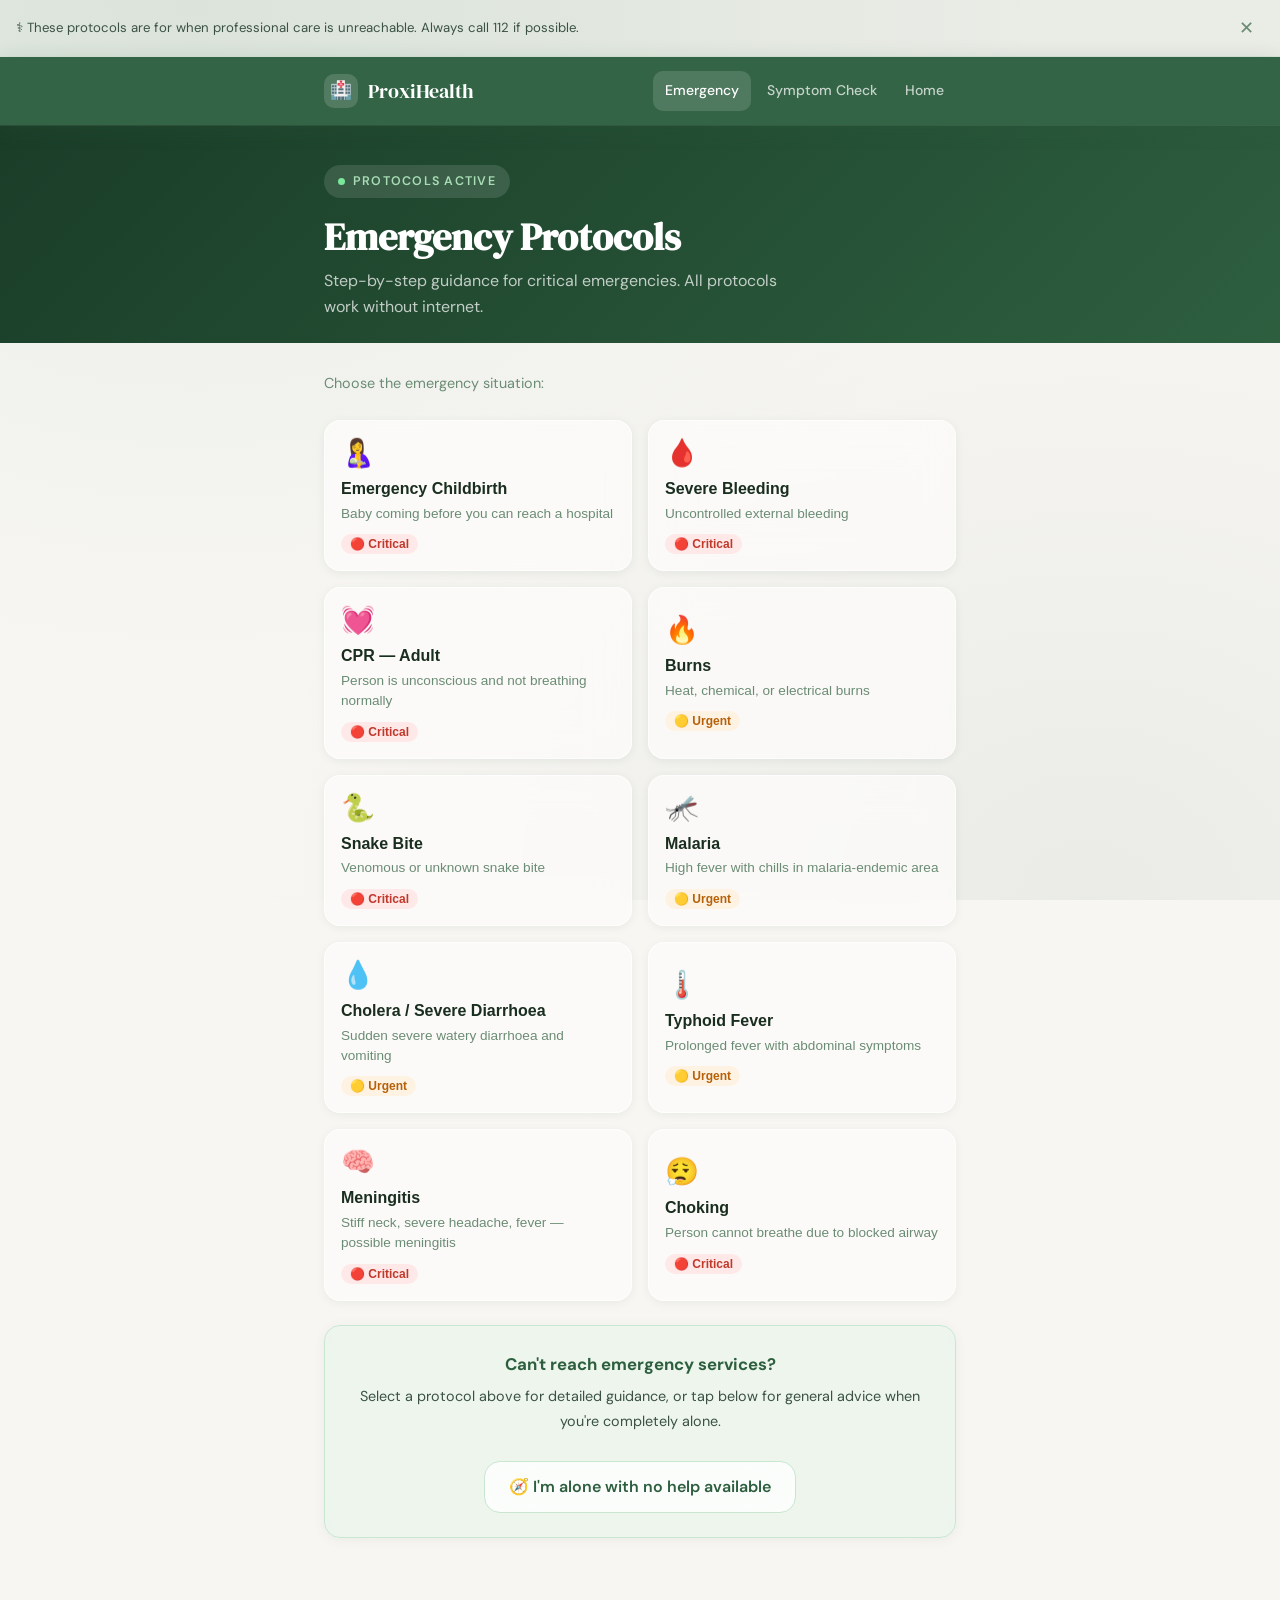
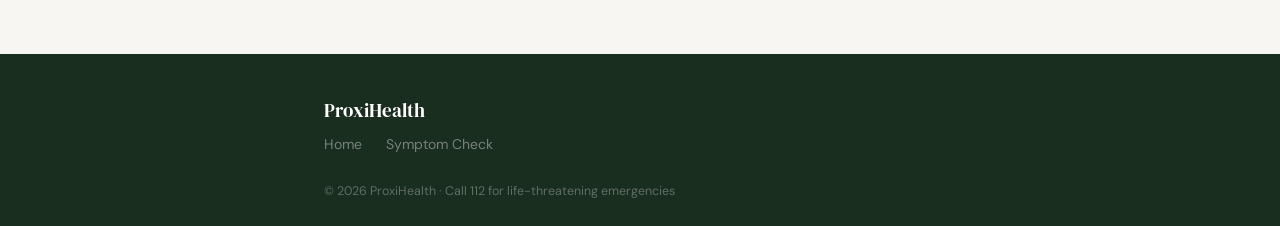
==== commit 40a4cda5: "Update emergency.html" ====
--- a/emergency.html
+++ b/emergency.html
@@ -3,9 +3,20 @@
 <head>
   <meta charset="UTF-8" />
   <meta name="viewport" content="width=device-width, initial-scale=1.0" />
-  <meta name="description" content="ProxiHealth Emergency Protocols — step-by-step guidance for childbirth, bleeding, CPR, burns, snake bite and more." />
+  <title>Emergency Protocols — ProxiHealth | First Aid for Africa</title>
+  <meta name="description" content="Baby coming early? Someone not breathing? Severe bleeding? Get the exact steps to take right now — offline, free, no login. Childbirth, CPR, snake bite, burns and more." />
+  <meta name="robots" content="index, follow" />
+  <link rel="canonical" href="https://louisnkan.github.io/ProxiHealth/emergency.html" />
+  <meta property="og:title" content="Emergency Protocols — ProxiHealth" />
+  <meta property="og:description" content="Baby coming early? Someone not breathing? Get the exact steps right now — offline, free, no login." />
+  <meta property="og:url" content="https://louisnkan.github.io/ProxiHealth/emergency.html" />
+  <meta property="og:image" content="https://louisnkan.github.io/ProxiHealth/og-image.png" />
+  <meta name="twitter:card" content="summary_large_image" />
   <meta name="theme-color" content="#2D5F3F" />
-  <title>Emergency Protocols — ProxiHealth</title>
+  <link rel="manifest" href="manifest.json" />
+  <!-- GOOGLE_TAG_START -->
+  <!-- Paste your Google Analytics or GTM code here -->
+  <!-- GOOGLE_TAG_END -->
   <link rel="stylesheet" href="css/styles.css" />
   <link rel="stylesheet" href="css/emergency.css" />
 </head>
--- a/css/styles.css
+++ b/css/styles.css
@@ -1,445 +1,497 @@
 /* ============================================
-   ProxiHealth V3.5 - MOBILE-FIRST Design System
-   Bug-Free, Text-Wrapping, Touch-Optimized
+   ProxiHealth Global Styles v3
+   Apple Health aesthetic · Glassmorphism · Mobile-first
    ============================================ */
 
-/* CRITICAL: Force text wrapping EVERYWHERE */
-* {
-    margin: 0;
-    padding: 0;
-    box-sizing: border-box;
-    word-wrap: break-word !important;
-    overflow-wrap: break-word !important;
-    word-break: break-word !important;
-}
-
-/* Root Variables */
+@import url('https://fonts.googleapis.com/css2?family=DM+Serif+Display:ital@0;1&family=DM+Sans:opsz,wght@9..40,300;9..40,400;9..40,500;9..40,600;9..40,700&display=swap');
+
+/* ── Reset ──────────────────────────────────── */
+*, *::before, *::after {
+  box-sizing: border-box;
+  margin: 0;
+  padding: 0;
+  max-width: 100%;
+  /* FIX: Use normal so text flows as full sentences, not fragmented */
+  word-break: normal;
+  white-space: normal;
+  overflow-wrap: break-word;
+  -webkit-hyphens: manual;
+  hyphens: manual;
+}
+
+/* ── Design Tokens ──────────────────────────── */
 :root {
-    /* Colors */
-    --forest-green: #2D5F3F;
-    --sage-green: #3D7F5F;
-    --mint-green: #E8F4F0;
-    --soft-cream: #F8F6F3;
-    --coral-red: #FF6B6B;
-    --coral-light: #FFE5E5;
-    --amber-orange: #F59E0B;
-    --amber-light: #FEF3C7;
-    --charcoal: #2D3748;
-    --gray-dark: #4A5568;
-    --gray-medium: #718096;
-    --gray-light: #E2E8F0;
-    --white: #FFFFFF;
-    
-    /* Spacing (8px grid) */
-    --space-1: 8px;
-    --space-2: 16px;
-    --space-3: 24px;
-    --space-4: 32px;
-    --space-5: 40px;
-    --space-6: 48px;
-    --space-8: 64px;
-    
-    /* Typography - MOBILE OPTIMIZED */
-    --font-base: -apple-system, BlinkMacSystemFont, 'Segoe UI', 'Roboto', sans-serif;
-    --text-xs: 0.75rem;    /* 12px */
-    --text-sm: 0.875rem;   /* 14px */
-    --text-base: 1rem;     /* 16px */
-    --text-lg: 1.125rem;   /* 18px */
-    --text-xl: 1.25rem;    /* 20px */
-    --text-2xl: 1.5rem;    /* 24px */
-    --text-3xl: 2rem;      /* 32px */
-    
-    /* Effects */
-    --shadow-sm: 0 2px 4px rgba(0, 0, 0, 0.06);
-    --shadow-md: 0 4px 12px rgba(0, 0, 0, 0.08);
-    --shadow-lg: 0 10px 30px rgba(0, 0, 0, 0.12);
-    --radius-sm: 8px;
-    --radius-md: 12px;
-    --radius-lg: 16px;
-    --radius-xl: 24px;
-    --transition: all 0.3s cubic-bezier(0.4, 0, 0.2, 1);
-}
-
-/* Base Styles */
+  --green-deep:   #2D5F3F;
+  --green-mid:    #3D7A52;
+  --green-light:  #5CA373;
+  --green-pale:   #C8E6D0;
+  --green-mist:   #EBF5EC;
+  --cream:        #F8F6F3;
+  --cream-dark:   #EDE9E3;
+  --warm-white:   #FDFCFA;
+  --text-dark:    #1A2E1F;
+  --text-mid:     #3B5243;
+  --text-light:   #6B8C74;
+  --alert-red:    #C0392B;
+  --border:       #D8E5DA;
+
+  --glass-bg:     rgba(253,252,250,0.78);
+  --glass-border: rgba(255,255,255,0.65);
+  --glass-shadow: 0 8px 32px rgba(45,95,63,0.12);
+  --glass-blur:   blur(20px);
+
+  --font-display: 'DM Serif Display', Georgia, serif;
+  --font-body:    'DM Sans', system-ui, -apple-system, sans-serif;
+
+  --space-xs: 4px;
+  --space-sm: 8px;
+  --space-md: 16px;
+  --space-lg: 24px;
+  --space-xl: 40px;
+  --space-2xl: 64px;
+
+  --max-w: 680px;
+  --radius-sm: 10px;
+  --radius-md: 16px;
+  --radius-lg: 24px;
+  --touch: 52px;
+}
+
+/* ── Base ───────────────────────────────────── */
+html {
+  font-size: 16px;
+  -webkit-text-size-adjust: 100%;
+  scroll-behavior: smooth;
+}
+
 body {
-    font-family: var(--font-base);
-    font-size: var(--text-base);
-    line-height: 1.7;
-    color: var(--charcoal);
-    background: var(--soft-cream);
-    -webkit-font-smoothing: antialiased;
-    -moz-osx-font-smoothing: grayscale;
-    overflow-x: hidden;
-    max-width: 100vw;
-}
-
-/* Force max-width on all containers */
+  font-family: var(--font-body);
+  font-size: 1rem;
+  line-height: 1.7;
+  color: var(--text-dark);
+  background: var(--cream);
+  min-height: 100vh;
+  overflow-x: hidden;
+  background-image:
+    radial-gradient(ellipse at 15% 0%, rgba(92,163,115,0.10) 0%, transparent 55%),
+    radial-gradient(ellipse at 85% 100%, rgba(45,95,63,0.07) 0%, transparent 55%);
+  background-attachment: fixed;
+}
+
+/* ── Typography ─────────────────────────────── */
+h1, h2, h3, h4 {
+  font-family: var(--font-display);
+  line-height: 1.2;
+  color: var(--text-dark);
+  word-break: normal;
+  overflow-wrap: break-word;
+}
+h1 { font-size: clamp(1.9rem, 6vw, 2.8rem); }
+h2 { font-size: clamp(1.4rem, 4vw, 2rem); }
+h3 { font-size: clamp(1.15rem, 3vw, 1.4rem); }
+h4 { font-size: 1.05rem; font-weight: 600; font-family: var(--font-body); }
+
+p {
+  font-size: clamp(0.975rem, 2.5vw, 1.05rem);
+  color: var(--text-mid);
+  line-height: 1.7;
+  margin-bottom: var(--space-md);
+  word-break: normal;
+  white-space: normal;
+}
+p:last-child { margin-bottom: 0; }
+
+a { color: var(--green-mid); text-decoration: underline; text-decoration-color: var(--green-pale); transition: color 0.2s; }
+a:hover { color: var(--green-deep); }
+
+/* ── Layout ─────────────────────────────────── */
 .container {
-    max-width: 100%;
-    margin: 0 auto;
-    padding: 0 var(--space-2);
-    overflow-x: hidden;
-}
-
-/* Typography - Mobile-First Sizes */
-h1, h2, h3, h4, h5, h6, p, li, div, span, a {
-    word-wrap: break-word !important;
-    overflow-wrap: break-word !important;
-    max-width: 100%;
-}
-
-h1 {
-    font-size: clamp(1.75rem, 5vw, 3rem);
-    font-weight: 800;
-    line-height: 1.2;
-}
-
-h2 {
-    font-size: clamp(1.5rem, 4vw, 2.25rem);
-    font-weight: 700;
-    line-height: 1.3;
-}
-
-h3 {
-    font-size: clamp(1.25rem, 3vw, 1.75rem);
-    font-weight: 600;
-    line-height: 1.4;
-}
-
-h4 {
-    font-size: var(--text-xl);
-    font-weight: 600;
-}
-
-p {
-    font-size: var(--text-base);
-    line-height: 1.7;
-}
-
-/* Header */
-header {
-    background: rgba(248, 246, 243, 0.95);
-    backdrop-filter: blur(10px);
-    border-bottom: 1px solid var(--gray-light);
-    padding: var(--space-3) 0;
-    position: sticky;
-    top: 0;
-    z-index: 100;
-    box-shadow: var(--shadow-sm);
-}
-
+  width: 100%;
+  max-width: var(--max-w);
+  margin: 0 auto;
+  padding: 0 var(--space-md);
+}
+.container--wide { max-width: 960px; }
+
+/* ── Navigation ─────────────────────────────── */
 .nav {
-    display: flex;
-    justify-content: space-between;
-    align-items: center;
-    gap: var(--space-2);
-}
-
-.logo {
-    display: flex;
-    align-items: center;
-    gap: var(--space-2);
-    font-size: var(--text-xl);
-    font-weight: 700;
-    color: var(--forest-green);
-}
-
-.logo-icon {
-    display: flex;
-    align-items: center;
-    justify-content: center;
-    width: 40px;
-    height: 40px;
-    background: linear-gradient(135deg, var(--forest-green), var(--sage-green));
-    border-radius: var(--radius-md);
-    color: white;
-    flex-shrink: 0;
-}
-
-nav {
-    display: flex;
-    gap: var(--space-3);
-}
-
-nav a {
-    color: var(--charcoal);
-    text-decoration: none;
-    font-weight: 500;
-    transition: var(--transition);
-    padding: var(--space-1) var(--space-2);
-    border-radius: var(--radius-sm);
-    font-size: var(--text-sm);
-    white-space: nowrap;
-}
-
-nav a:hover {
-    color: var(--forest-green);
-    background: var(--mint-green);
-}
-
-/* Hero Section */
-.hero {
-    padding: var(--space-6) 0;
-    text-align: center;
-    background: linear-gradient(180deg, var(--soft-cream) 0%, var(--white) 100%);
-}
-
-.hero-badge {
-    display: inline-flex;
-    align-items: center;
-    gap: var(--space-1);
-    padding: var(--space-1) var(--space-3);
-    background: var(--mint-green);
-    border: 1px solid var(--sage-green);
-    border-radius: 999px;
-    font-size: var(--text-sm);
-    font-weight: 600;
-    color: var(--forest-green);
-    margin-bottom: var(--space-3);
-}
-
-.badge-pulse {
-    width: 8px;
-    height: 8px;
-    background: var(--sage-green);
-    border-radius: 50%;
-    animation: pulse 2s cubic-bezier(0.4, 0, 0.6, 1) infinite;
-}
-
-@keyframes pulse {
-    0%, 100% { opacity: 1; }
-    50% { opacity: 0.5; }
-}
-
-.hero h1 {
-    margin-bottom: var(--space-3);
-    color: var(--charcoal);
-}
-
-.hero-subtitle {
-    font-size: var(--text-lg);
-    color: var(--gray-dark);
-    max-width: 700px;
-    margin: 0 auto var(--space-6);
-    line-height: 1.8;
-}
-
-/* Buttons - Touch-Optimized */
-.btn-primary,
-.search-btn {
-    display: inline-flex;
-    align-items: center;
-    justify-content: center;
-    gap: var(--space-2);
-    padding: var(--space-3) var(--space-4);
-    background: linear-gradient(135deg, var(--forest-green), var(--sage-green));
-    color: var(--white);
-    border: none;
-    border-radius: var(--radius-md);
-    font-size: var(--text-base);
-    font-weight: 600;
-    cursor: pointer;
-    transition: var(--transition);
-    box-shadow: var(--shadow-md);
-    min-height: 48px;
-    text-decoration: none;
-}
-
-.btn-primary:hover,
-.search-btn:hover {
-    transform: translateY(-2px);
-    box-shadow: var(--shadow-lg);
-}
-
-.btn-primary:disabled,
-.search-btn:disabled {
-    opacity: 0.5;
-    cursor: not-allowed;
-    transform: none;
-}
-
-/* Search Container */
-.search-container {
-    max-width: 700px;
-    margin: 0 auto var(--space-4);
-}
-
-.search-wrapper {
-    display: flex;
-    align-items: center;
-    background: var(--white);
-    border: 2px solid var(--gray-light);
-    border-radius: var(--radius-lg);
-    padding: var(--space-2);
-    margin-bottom: var(--space-2);
-    box-shadow: var(--shadow-md);
-    transition: var(--transition);
-}
-
-.search-wrapper:focus-within {
-    border-color: var(--sage-green);
-    box-shadow: 0 0 0 4px rgba(61, 127, 95, 0.1), var(--shadow-lg);
-}
-
-.search-icon {
-    color: var(--gray-medium);
-    margin-right: var(--space-2);
-    flex-shrink: 0;
-}
-
-.search-input {
-    flex: 1;
-    border: none;
-    outline: none;
-    font-size: var(--text-base);
-    font-family: var(--font-base);
-    color: var(--charcoal);
-    min-width: 0;
-}
-
-.search-input::placeholder {
-    color: var(--gray-medium);
-}
-
-/* Emergency Cards */
-.emergency-grid {
-    display: grid;
-    grid-template-columns: repeat(auto-fit, minmax(280px, 1fr));
-    gap: var(--space-4);
-    max-width: 900px;
-    margin: 0 auto var(--space-6);
-}
-
-.emergency-card {
-    background: var(--white);
-    border: 2px solid transparent;
-    border-radius: var(--radius-lg);
-    padding: var(--space-5);
-    text-align: left;
-    cursor: pointer;
-    transition: var(--transition);
-    box-shadow: var(--shadow-md);
-    position: relative;
-    overflow: hidden;
-}
-
-.emergency-card::before {
-    content: '';
-    position: absolute;
-    top: 0;
-    left: 0;
-    right: 0;
-    height: 4px;
-    transition: var(--transition);
-}
-
-.emergency-card.critical::before {
-    background: linear-gradient(90deg, var(--coral-red), #ff8787);
-}
-
-.emergency-card.non-urgent::before {
-    background: linear-gradient(90deg, var(--amber-orange), #fbbf24);
-}
-
-.emergency-card:hover {
-    transform: translateY(-4px);
-    box-shadow: var(--shadow-lg);
-}
-
-.card-icon {
-    width: 56px;
-    height: 56px;
-    border-radius: var(--radius-md);
-    display: flex;
-    align-items: center;
-    justify-content: center;
-    box-shadow: var(--shadow-md);
-    margin-bottom: var(--space-3);
-    flex-shrink: 0;
-}
-
-.critical-icon {
-    background: linear-gradient(135deg, var(--coral-red), #ff8787);
-}
-
-.non-urgent-icon {
-    background: linear-gradient(135deg, var(--amber-orange), #fbbf24);
-}
-
-.emergency-card h3 {
-    font-size: var(--text-xl);
-    margin-bottom: var(--space-2);
-}
-
-.emergency-card p {
-    font-size: var(--text-base);
-    color: var(--gray-dark);
-    line-height: 1.6;
-}
-
-/* Trust Indicators */
-.trust-indicators {
-    display: flex;
-    flex-wrap: wrap;
-    justify-content: center;
-    gap: var(--space-3);
-    margin-bottom: var(--space-6);
-}
-
-.trust-item {
-    display: flex;
-    align-items: center;
-    gap: var(--space-1);
-    font-size: var(--text-sm);
-    color: var(--gray-dark);
-    font-weight: 500;
-}
-
-/* Footer */
-footer {
-    background: var(--charcoal);
-    color: var(--white);
-    padding: var(--space-6) 0 var(--space-4);
-    text-align: center;
-}
-
-.footer-disclaimer {
-    max-width: 800px;
-    margin: 0 auto var(--space-4);
-    padding: var(--space-3);
-    background: rgba(255, 255, 255, 0.05);
-    border-radius: var(--radius-lg);
-    font-size: var(--text-sm);
-    line-height: 1.7;
-}
-
-/* Mobile Optimizations */
-@media (max-width: 768px) {
-    :root {
-        --space-6: 40px;
-        --space-8: 48px;
-    }
-    
-    .container {
-        padding: 0 var(--space-2);
-    }
-    
-    .emergency-grid {
-        grid-template-columns: 1fr;
-    }
-    
-    nav a {
-        font-size: var(--text-xs);
-        padding: var(--space-1);
-    }
-}
-
-/* Ensure NO horizontal scroll */
-body, html {
-    overflow-x: hidden;
-    max-width: 100vw;
-}
-
-* {
-    max-width: 100%;
-   }
+  background: rgba(45,95,63,0.97);
+  backdrop-filter: var(--glass-blur);
+  -webkit-backdrop-filter: var(--glass-blur);
+  padding: 14px 0;
+  position: sticky;
+  top: 0;
+  z-index: 200;
+  box-shadow: 0 1px 0 rgba(255,255,255,0.07), 0 4px 20px rgba(45,95,63,0.18);
+}
+.nav__inner {
+  display: flex;
+  align-items: center;
+  justify-content: space-between;
+  gap: var(--space-md);
+}
+.nav__brand {
+  display: flex;
+  align-items: center;
+  gap: 10px;
+  text-decoration: none;
+  flex-shrink: 0;
+}
+.nav__logo {
+  width: 34px;
+  height: 34px;
+  background: rgba(255,255,255,0.15);
+  border-radius: 10px;
+  display: flex;
+  align-items: center;
+  justify-content: center;
+  font-size: 1.1rem;
+}
+.nav__title { font-family: var(--font-display); font-size: 1.25rem; color: #fff; }
+.nav__links { display: flex; gap: 4px; flex-wrap: wrap; }
+.nav__link {
+  color: rgba(255,255,255,0.72);
+  text-decoration: none;
+  font-size: 0.875rem;
+  font-weight: 500;
+  padding: 8px 12px;
+  border-radius: var(--radius-sm);
+  transition: all 0.2s;
+  white-space: nowrap;
+}
+.nav__link:hover,
+.nav__link--active { background: rgba(255,255,255,0.14); color: #fff; }
+
+/* ── Disclaimer Banner (NON-BLOCKING - replaces modal) ── */
+#disclaimer-banner {
+  background: rgba(45,95,63,0.07);
+  border-bottom: 1px solid var(--border);
+  padding: 10px var(--space-md);
+  display: flex;
+  align-items: center;
+  gap: var(--space-md);
+  font-size: 0.825rem;
+  color: var(--text-mid);
+  position: relative;
+  z-index: 190;
+  transition: max-height 0.3s ease, opacity 0.3s ease;
+}
+#disclaimer-banner.dismissed {
+  display: none;
+}
+#disclaimer-banner__text {
+  flex: 1;
+  line-height: 1.5;
+}
+#disclaimer-banner__close {
+  background: none;
+  border: none;
+  cursor: pointer;
+  color: var(--text-light);
+  font-size: 1.1rem;
+  padding: 4px 8px;
+  border-radius: 6px;
+  flex-shrink: 0;
+  min-height: 36px;
+  min-width: 36px;
+  display: flex;
+  align-items: center;
+  justify-content: center;
+  transition: background 0.15s;
+  -webkit-tap-highlight-color: transparent;
+}
+#disclaimer-banner__close:hover { background: rgba(0,0,0,0.07); }
+
+/* ── Glass Card ─────────────────────────────── */
+.card {
+  background: var(--glass-bg);
+  backdrop-filter: var(--glass-blur);
+  -webkit-backdrop-filter: var(--glass-blur);
+  border: 1px solid var(--glass-border);
+  border-radius: var(--radius-lg);
+  padding: var(--space-lg);
+  box-shadow: var(--glass-shadow);
+}
+.card--green { background: rgba(235,245,236,0.88); border-color: var(--green-pale); }
+.card--alert { background: rgba(255,243,243,0.88); border-color: #F5C6C6; }
+
+/* ── Buttons ─────────────────────────────────── */
+.btn {
+  display: inline-flex;
+  align-items: center;
+  justify-content: center;
+  gap: var(--space-sm);
+  min-height: var(--touch);
+  padding: 14px 24px;
+  border: none;
+  border-radius: var(--radius-md);
+  font-family: var(--font-body);
+  font-size: 1rem;
+  font-weight: 600;
+  cursor: pointer;
+  text-decoration: none;
+  transition: transform 0.15s, box-shadow 0.2s, background 0.2s;
+  white-space: normal;
+  text-align: center;
+  word-break: normal;
+  -webkit-tap-highlight-color: transparent;
+  width: 100%;
+  line-height: 1.3;
+}
+.btn:active { transform: scale(0.97); }
+.btn--primary {
+  background: var(--green-deep);
+  color: #fff;
+  box-shadow: 0 4px 16px rgba(45,95,63,0.28);
+}
+.btn--primary:hover { background: var(--green-mid); color: #fff; text-decoration: none; box-shadow: 0 6px 24px rgba(45,95,63,0.32); }
+.btn--secondary {
+  background: rgba(255,255,255,0.8);
+  color: var(--green-deep);
+  border: 1.5px solid var(--green-pale);
+  backdrop-filter: var(--glass-blur);
+}
+.btn--secondary:hover { background: var(--green-mist); color: var(--green-deep); text-decoration: none; }
+.btn--emergency {
+  background: #D63031;
+  color: #fff;
+  box-shadow: 0 4px 20px rgba(214,48,49,0.32);
+}
+.btn--emergency:hover { background: #b71c1c; color: #fff; text-decoration: none; }
+.btn--inline { width: auto; display: inline-flex; }
+
+/* ── Page Header ─────────────────────────────── */
+.page-header {
+  background: linear-gradient(135deg, #1A3D28 0%, var(--green-deep) 100%);
+  padding: var(--space-xl) 0 var(--space-lg);
+  color: #fff;
+}
+.page-header__label {
+  font-size: 0.75rem;
+  font-weight: 700;
+  letter-spacing: 0.14em;
+  text-transform: uppercase;
+  color: var(--green-pale);
+  margin-bottom: var(--space-sm);
+}
+.page-header__title {
+  font-family: var(--font-display);
+  font-size: clamp(1.6rem, 5vw, 2.4rem);
+  color: #fff;
+  margin-bottom: 8px;
+  word-break: normal;
+}
+.page-header__subtitle {
+  font-size: 1rem;
+  color: rgba(255,255,255,0.72);
+  max-width: 480px;
+  line-height: 1.6;
+  margin: 0;
+  word-break: normal;
+}
+
+/* ── Step list ───────────────────────────────── */
+.step {
+  display: flex;
+  gap: var(--space-md);
+  padding: var(--space-md) 0;
+  border-bottom: 1px solid rgba(216,229,218,0.6);
+}
+.step:last-child { border-bottom: none; }
+.step__number {
+  width: 38px;
+  height: 38px;
+  background: var(--green-deep);
+  color: #fff;
+  border-radius: 50%;
+  display: flex;
+  align-items: center;
+  justify-content: center;
+  font-weight: 700;
+  font-size: 0.95rem;
+  flex-shrink: 0;
+  margin-top: 3px;
+  box-shadow: 0 2px 8px rgba(45,95,63,0.25);
+}
+.step__content { flex: 1; min-width: 0; }
+.step__title { font-size: 1rem; font-weight: 600; color: var(--text-dark); margin-bottom: 4px; line-height: 1.4; word-break: normal; }
+.step__desc  { font-size: 0.95rem; color: var(--text-mid); margin: 0; line-height: 1.6; word-break: normal; white-space: normal; }
+
+/* ── Care recommendation boxes ───────────────── */
+.care-box {
+  background: rgba(235,245,236,0.9);
+  border: 1.5px solid var(--green-pale);
+  border-radius: var(--radius-md);
+  padding: var(--space-md);
+  margin-bottom: var(--space-md);
+}
+.care-box__title {
+  font-weight: 700;
+  color: var(--green-deep);
+  margin-bottom: var(--space-sm);
+  font-size: 0.95rem;
+  display: flex;
+  align-items: center;
+  gap: 6px;
+}
+.care-list {
+  list-style: none;
+  display: flex;
+  flex-direction: column;
+  gap: 7px;
+}
+.care-list li {
+  font-size: 0.95rem;
+  color: var(--text-mid);
+  padding-left: 18px;
+  position: relative;
+  line-height: 1.55;
+  word-break: normal;
+  white-space: normal;
+}
+.care-list li::before { content: '•'; position: absolute; left: 4px; color: var(--green-mid); font-weight: 700; }
+
+.seek-box {
+  background: rgba(255,243,243,0.9);
+  border: 1.5px solid #F5C6C6;
+  border-radius: var(--radius-md);
+  padding: var(--space-md);
+  margin-bottom: var(--space-md);
+}
+.seek-box__title {
+  font-weight: 700;
+  color: var(--alert-red);
+  margin-bottom: var(--space-sm);
+  font-size: 0.95rem;
+  display: flex;
+  align-items: center;
+  gap: 6px;
+}
+.seek-list {
+  list-style: none;
+  display: flex;
+  flex-direction: column;
+  gap: 7px;
+}
+.seek-list li {
+  font-size: 0.95rem;
+  color: #8B2020;
+  padding-left: 18px;
+  position: relative;
+  line-height: 1.55;
+  word-break: normal;
+  white-space: normal;
+}
+.seek-list li::before { content: '•'; position: absolute; left: 4px; color: var(--alert-red); }
+
+/* ── Status banner ───────────────────────────── */
+.status-banner {
+  padding: 10px var(--space-md);
+  font-size: 0.875rem;
+  font-weight: 500;
+  display: flex;
+  align-items: center;
+  gap: var(--space-sm);
+  border-radius: var(--radius-sm);
+  margin-bottom: var(--space-md);
+  line-height: 1.45;
+}
+.status-banner--info   { background: var(--green-mist); color: var(--green-deep); border: 1px solid var(--green-pale); }
+.status-banner--warn   { background: #FEF9EC; color: #7D5A00; border: 1px solid #F0D87B; }
+.status-banner--urgent { background: #FFF3F3; color: var(--alert-red); border: 1px solid #F5C6C6; }
+
+/* ── Loading ─────────────────────────────────── */
+.loading-spinner {
+  display: flex;
+  flex-direction: column;
+  align-items: center;
+  justify-content: center;
+  padding: var(--space-xl);
+  gap: var(--space-md);
+}
+.spinner {
+  width: 36px;
+  height: 36px;
+  border: 3px solid var(--green-pale);
+  border-top-color: var(--green-deep);
+  border-radius: 50%;
+  animation: spin 0.8s linear infinite;
+}
+@keyframes spin { to { transform: rotate(360deg); } }
+
+/* ── Footer ──────────────────────────────────── */
+.footer {
+  background: var(--text-dark);
+  color: rgba(255,255,255,0.5);
+  padding: var(--space-xl) 0 var(--space-lg);
+  margin-top: var(--space-2xl);
+  font-size: 0.875rem;
+}
+.footer__brand { font-family: var(--font-display); font-size: 1.2rem; color: #fff; margin-bottom: 6px; }
+.footer__tagline { margin-bottom: var(--space-lg); }
+.footer__links { display: flex; gap: var(--space-lg); flex-wrap: wrap; margin-bottom: var(--space-lg); }
+.footer a { color: rgba(255,255,255,0.4); text-decoration: none; }
+.footer a:hover { color: #fff; }
+
+/* ── Utilities ───────────────────────────────── */
+.hidden { display: none !important; }
+.mt-sm  { margin-top: var(--space-sm); }
+.mt-md  { margin-top: var(--space-md); }
+.mt-lg  { margin-top: var(--space-lg); }
+.mt-xl  { margin-top: var(--space-xl); }
+.mb-md  { margin-bottom: var(--space-md); }
+.mb-lg  { margin-bottom: var(--space-lg); }
+.sr-only { position:absolute; width:1px; height:1px; padding:0; margin:-1px; overflow:hidden; clip:rect(0,0,0,0); border:0; }
+
+/* ── Responsive ──────────────────────────────── */
+@media (min-width: 480px) { .btn { width: auto; } }
+@media (min-width: 640px) { .container { padding: 0 var(--space-lg); } }
+
+/* ── PRINT: Only protocol content, nothing else ── */
+@media print {
+  .nav,
+  .footer,
+  #disclaimer-banner,
+  #offline-indicator,
+  .no-help-section,
+  #protocol-grid-wrapper,
+  #no-help-modal,
+  .protocol-viewer__back,
+  .btn,
+  .print-hide {
+    display: none !important;
+  }
+
+  body {
+    background: #fff !important;
+    color: #000 !important;
+    font-size: 11pt;
+    line-height: 1.5;
+  }
+
+  .page-header {
+    background: #2D5F3F !important;
+    -webkit-print-color-adjust: exact;
+    print-color-adjust: exact;
+    padding: 12pt 0;
+    color: #fff;
+  }
+
+  .protocol-viewer {
+    display: block !important;
+    border: none !important;
+    box-shadow: none !important;
+    background: transparent !important;
+  }
+
+  .emergency-step { break-inside: avoid; }
+  h2, h3 { break-after: avoid; }
+
+  * {
+    word-break: normal !important;
+    white-space: normal !important;
+    backdrop-filter: none !important;
+  }
+
+  @page { margin: 1.5cm; }
+}
--- a/css/emergency.css
+++ b/css/emergency.css
@@ -1,428 +1,207 @@
 /* ============================================
-   ProxiHealth Emergency Page Styles
-   MOBILE-FIRST | Text Wrapping Fixed
+   ProxiHealth Emergency CSS v3
+   Calm green header · Readable steps · No duplicate buttons
    ============================================ */
 
-/* Force text wrapping on ALL elements */
-.emergency-body *,
-.emergency-section *,
-.protocol-body *,
-.guidance-content * {
-    word-wrap: break-word !important;
-    overflow-wrap: break-word !important;
-    word-break: break-word !important;
-    max-width: 100% !important;
-}
-
-.emergency-body {
-    background: linear-gradient(180deg, #FFE5E5 0%, #FFF 50%);
-    min-height: 100vh;
-    overflow-x: hidden;
-}
-
-/* CALM Emergency Banner (GREEN, not red) */
-.emergency-banner {
-    background: linear-gradient(135deg, #3D7F5F, #2D5F3F);
-    color: white;
-    padding: 12px 0;
-    position: sticky;
-    top: 0;
-    z-index: 100;
-    box-shadow: 0 2px 8px rgba(0,0,0,0.1);
-}
-
-.banner-content {
-    display: flex;
-    align-items: center;
-    justify-content: center;
-    gap: 8px;
-    font-weight: 600;
-    font-size: 0.875rem;
-    text-transform: uppercase;
-    letter-spacing: 0.5px;
-}
-
-.pulse-indicator {
-    width: 8px;
-    height: 8px;
-    background: white;
-    border-radius: 50%;
-    animation: pulse 2s ease-in-out infinite;
-}
-
-@keyframes pulse {
-    0%, 100% { opacity: 1; }
-    50% { opacity: 0.5; }
-}
-
-/* Main Emergency Content */
-.emergency-main {
-    padding: var(--space-6) 0;
-}
-
-.emergency-section {
-    display: none;
-}
-
-.emergency-section.active {
-    display: block;
-    animation: fadeIn 0.3s ease-in;
-}
-
-@keyframes fadeIn {
-    from { opacity: 0; transform: translateY(10px); }
-    to { opacity: 1; transform: translateY(0); }
-}
-
-/* Emergency Cards */
-.emergency-card {
-    background: white;
-    border-radius: var(--radius-xl);
-    padding: var(--space-6);
-    box-shadow: var(--shadow-xl);
-    max-width: 800px;
-    margin: 0 auto;
-    word-wrap: break-word;
-    overflow-wrap: break-word;
-}
-
-.emergency-card.urgent {
-    border: 3px solid var(--coral-red);
-}
-
-.emergency-icon {
-    width: 80px;
-    height: 80px;
-    margin: 0 auto var(--space-4);
-    background: linear-gradient(135deg, var(--coral-red), #ff8787);
-    border-radius: 50%;
-    display: flex;
-    align-items: center;
-    justify-content: center;
-    color: white;
-    box-shadow: var(--shadow-lg);
-}
-
-.emergency-card h1 {
-    text-align: center;
-    font-size: clamp(1.5rem, 4vw, 2rem);
-    color: var(--charcoal);
-    margin-bottom: var(--space-4);
-    word-wrap: break-word;
-}
-
-/* Emergency Action Box */
-.emergency-action-box {
-    background: var(--coral-light);
-    border: 2px solid var(--coral-red);
-    border-radius: var(--radius-lg);
-    padding: var(--space-4);
-    margin-bottom: var(--space-5);
-}
-
-.emergency-action-box h2 {
-    text-align: center;
-    color: var(--coral-red);
-    font-size: clamp(1.125rem, 3vw, 1.5rem);
-    margin-bottom: var(--space-3);
-}
-
-/* Call Buttons */
-.call-btn {
-    display: flex;
-    align-items: center;
-    gap: var(--space-3);
-    padding: var(--space-3) var(--space-4);
-    border-radius: var(--radius-md);
-    text-decoration: none;
-    font-weight: 600;
-    transition: var(--transition);
-    box-shadow: var(--shadow-md);
-    width: 100%;
-    justify-content: center;
-    min-height: 56px;
-}
-
-.call-btn.primary {
-    background: linear-gradient(135deg, var(--coral-red), #ff8787);
-    color: white;
-    font-size: var(--text-lg);
-    margin-bottom: var(--space-2);
-}
-
-.call-btn.primary:hover {
-    transform: scale(1.02);
-    box-shadow: var(--shadow-lg);
-}
-
-.call-btn svg {
-    flex-shrink: 0;
-}
-
-.call-btn span {
-    display: flex;
-    flex-direction: column;
-    align-items: flex-start;
-}
-
-.call-btn small {
-    font-size: var(--text-sm);
-    font-weight: 500;
-    opacity: 0.9;
-}
-
-/* Option Buttons */
-.emergency-options {
-    margin-top: var(--space-4);
-}
-
-.options-label {
-    text-align: center;
-    font-weight: 600;
-    color: var(--gray-dark);
-    margin-bottom: var(--space-3);
-    font-size: var(--text-base);
-}
-
-.option-btn {
-    width: 100%;
-    display: flex;
-    align-items: center;
-    gap: var(--space-3);
-    padding: var(--space-4);
-    background: white;
-    border: 2px solid var(--gray-light);
-    border-radius: var(--radius-lg);
-    cursor: pointer;
-    transition: var(--transition);
-    margin-bottom: var(--space-3);
-    text-align: left;
-    min-height: 80px;
-}
-
-.option-btn:hover {
-    transform: translateY(-2px);
-    box-shadow: var(--shadow-lg);
-}
-
-.option-btn.warning {
-    border-color: var(--amber-orange);
-}
-
-.option-btn.warning:hover {
-    background: var(--amber-light);
-}
-
-.option-icon {
-    font-size: 2rem;
-    flex-shrink: 0;
-}
-
-.option-content {
-    flex: 1;
-}
-
-.option-content strong {
-    display: block;
-    font-size: var(--text-lg);
-    color: var(--charcoal);
-    margin-bottom: 4px;
-    word-wrap: break-word;
-}
-
-.option-content span {
-    color: var(--gray-dark);
-    font-size: var(--text-base);
-    word-wrap: break-word;
-}
-
-/* Back Button */
-.back-btn {
-    display: inline-flex;
-    align-items: center;
-    gap: var(--space-1);
-    padding: var(--space-2) var(--space-3);
-    background: white;
-    border: 1px solid var(--gray-light);
-    border-radius: var(--radius-md);
-    color: var(--charcoal);
-    font-weight: 500;
-    cursor: pointer;
-    margin-bottom: var(--space-4);
-    transition: var(--transition);
-}
-
-.back-btn:hover {
-    background: var(--gray-light);
-}
-
-/* Emergency Type Grid */
-.emergency-type-grid {
-    display: grid;
-    grid-template-columns: repeat(auto-fill, minmax(200px, 1fr));
-    gap: var(--space-3);
-    margin-top: var(--space-4);
-}
-
-.emergency-type-card {
-    background: white;
-    border: 2px solid var(--gray-light);
-    border-radius: var(--radius-lg);
-    padding: var(--space-4);
-    text-align: center;
-    cursor: pointer;
-    transition: var(--transition);
-    min-height: 160px;
-    display: flex;
-    flex-direction: column;
-    justify-content: center;
-}
-
-.emergency-type-card:hover {
-    border-color: var(--sage-green);
-    background: var(--mint-green);
-    transform: translateY(-2px);
-    box-shadow: var(--shadow-md);
-}
-
-.type-icon {
-    font-size: 2.5rem;
-    margin-bottom: var(--space-2);
-}
-
-.emergency-type-card h3 {
-    font-size: var(--text-lg);
-    margin-bottom: var(--space-1);
-    word-wrap: break-word;
-}
-
-.emergency-type-card p {
-    font-size: var(--text-sm);
-    color: var(--gray-dark);
-    line-height: 1.6;
-    word-wrap: break-word;
-}
-
-/* Loading State */
-.loading-state {
-    text-align: center;
-    padding: var(--space-8) var(--space-4);
-}
-
-.spinner {
-    width: 64px;
-    height: 64px;
-    border: 4px solid var(--gray-light);
-    border-top-color: var(--sage-green);
-    border-radius: 50%;
-    animation: spin 1s linear infinite;
-    margin: 0 auto var(--space-4);
-}
-
-@keyframes spin {
-    to { transform: rotate(360deg); }
-}
-
-.loading-state h3 {
-    font-size: var(--text-xl);
-    margin-bottom: var(--space-2);
-}
-
-.loading-state p {
-    color: var(--gray-dark);
-    font-size: var(--text-base);
-}
-
-/* Protocol Display */
-.protocol-header {
-    display: flex;
-    align-items: center;
-    gap: var(--space-3);
-    padding: var(--space-4);
-    background: var(--mint-green);
-    border-radius: var(--radius-lg);
-    margin-bottom: var(--space-4);
-}
-
-.protocol-icon {
-    font-size: 3rem;
-    flex-shrink: 0;
-}
-
-.protocol-header h2 {
-    font-size: clamp(1.25rem, 3vw, 1.75rem);
-    color: var(--forest-green);
-    word-wrap: break-word;
-}
-
-.protocol-body {
-    padding: var(--space-4);
-    background: var(--soft-cream);
-    border-radius: var(--radius-lg);
-    margin-bottom: var(--space-4);
-    word-wrap: break-word !important;
-    overflow-wrap: break-word !important;
-}
-
-.protocol-body * {
-    word-wrap: break-word !important;
-    overflow-wrap: break-word !important;
-    max-width: 100% !important;
-}
-
-.protocol-actions {
-    display: flex;
-    flex-direction: column;
-    gap: var(--space-3);
-}
-
-.protocol-actions button {
-    flex: 1;
-    min-height: 48px;
-}
-
-/* Footer */
-.emergency-footer {
-    background: var(--charcoal);
-    color: white;
-    padding: var(--space-4) 0;
-    text-align: center;
-    margin-top: var(--space-8);
-}
-
-.emergency-footer p {
-    font-size: var(--text-sm);
-    line-height: 1.7;
-    max-width: 800px;
-    margin: 0 auto;
-}
-
-/* Mobile Optimizations */
-@media (max-width: 768px) {
-    .emergency-type-grid {
-        grid-template-columns: 1fr;
-    }
-    
-    .protocol-actions {
-        flex-direction: column;
-    }
-    
-    .emergency-card {
-        padding: var(--space-4);
-    }
-    
-    .option-btn {
-        flex-direction: column;
-        text-align: center;
-        gap: var(--space-2);
-    }
-}
-
-/* Ensure NO horizontal overflow */
-.emergency-body,
-.emergency-main,
-.emergency-section,
-.emergency-card {
-    overflow-x: hidden;
-    max-width: 100vw;
-}
+/* ── Emergency Header (GREEN — calm, not panic) ── */
+.emergency-header {
+  background: linear-gradient(135deg, #1A3D28 0%, #2D5F3F 100%);
+  padding: var(--space-xl) 0 var(--space-lg);
+  color: #fff;
+}
+
+.emergency-header__pulse {
+  display: inline-flex;
+  align-items: center;
+  gap: 8px;
+  background: rgba(255,255,255,0.12);
+  padding: 6px 14px;
+  border-radius: 999px;
+  font-size: 0.78rem;
+  font-weight: 600;
+  letter-spacing: 0.1em;
+  text-transform: uppercase;
+  margin-bottom: var(--space-md);
+  color: #A8DDB5;
+}
+.emergency-header__pulse::before {
+  content: '';
+  width: 7px;
+  height: 7px;
+  background: #7AE89A;
+  border-radius: 50%;
+  animation: pulse-dot 2s ease-in-out infinite;
+}
+@keyframes pulse-dot {
+  0%, 100% { opacity: 1; transform: scale(1); }
+  50%       { opacity: 0.5; transform: scale(0.7); }
+}
+
+/* ── Protocol Grid ───────────────────────────── */
+.protocol-grid {
+  display: grid;
+  grid-template-columns: 1fr;
+  gap: var(--space-md);
+  margin: var(--space-lg) 0;
+}
+@media (min-width: 540px) {
+  .protocol-grid { grid-template-columns: 1fr 1fr; }
+}
+
+/* ── Protocol Card ───────────────────────────── */
+.protocol-card {
+  background: var(--glass-bg);
+  backdrop-filter: var(--glass-blur);
+  -webkit-backdrop-filter: var(--glass-blur);
+  border: 1.5px solid var(--glass-border);
+  border-radius: var(--radius-md);
+  padding: var(--space-md);
+  cursor: pointer;
+  transition: border-color 0.2s, box-shadow 0.2s, transform 0.15s;
+  text-align: left;
+  width: 100%;
+  box-shadow: var(--shadow-sm, 0 2px 8px rgba(45,95,63,0.08));
+  -webkit-tap-highlight-color: transparent;
+}
+.protocol-card:hover,
+.protocol-card:focus {
+  border-color: var(--green-mid);
+  box-shadow: 0 6px 24px rgba(45,95,63,0.14);
+  transform: translateY(-2px);
+  outline: none;
+}
+.protocol-card__icon { font-size: 1.7rem; margin-bottom: 10px; display: block; }
+.protocol-card__title { font-size: 1rem; font-weight: 700; color: var(--text-dark); margin-bottom: 4px; line-height: 1.3; word-break: normal; }
+.protocol-card__desc  { font-size: 0.85rem; color: var(--text-light); margin: 0; line-height: 1.5; word-break: normal; }
+.protocol-card__severity {
+  display: inline-block;
+  font-size: 0.75rem;
+  font-weight: 600;
+  padding: 3px 9px;
+  border-radius: 999px;
+  margin-top: 10px;
+}
+.severity--critical { background: #FFE8E8; color: var(--alert-red); }
+.severity--urgent   { background: #FEF3E2; color: #B7600A; }
+.severity--moderate { background: var(--green-mist); color: var(--green-deep); }
+
+/* ── Protocol Viewer ─────────────────────────── */
+.protocol-viewer {
+  background: var(--glass-bg);
+  backdrop-filter: var(--glass-blur);
+  -webkit-backdrop-filter: var(--glass-blur);
+  border-radius: var(--radius-lg);
+  border: 1px solid var(--glass-border);
+  overflow: hidden;
+  margin-top: var(--space-lg);
+  box-shadow: var(--glass-shadow);
+}
+.protocol-viewer__header {
+  background: var(--green-deep);
+  padding: var(--space-lg);
+  display: flex;
+  align-items: center;
+  gap: var(--space-md);
+}
+.protocol-viewer__back {
+  background: rgba(255,255,255,0.15);
+  border: none;
+  color: #fff;
+  width: 38px;
+  height: 38px;
+  border-radius: 50%;
+  cursor: pointer;
+  font-size: 1.1rem;
+  display: flex;
+  align-items: center;
+  justify-content: center;
+  flex-shrink: 0;
+  transition: background 0.2s;
+  -webkit-tap-highlight-color: transparent;
+}
+.protocol-viewer__back:hover { background: rgba(255,255,255,0.25); }
+.protocol-viewer__title { font-family: var(--font-display); color: #fff; font-size: 1.3rem; word-break: normal; }
+.protocol-viewer__body { padding: var(--space-lg); }
+
+/* ── Emergency Steps — LARGE TEXT for crisis readability ── */
+.emergency-steps { list-style: none; }
+.emergency-step {
+  display: flex;
+  gap: var(--space-md);
+  padding: var(--space-md) 0;
+  border-bottom: 1px solid rgba(216,229,218,0.5);
+}
+.emergency-step:last-child { border-bottom: none; }
+.emergency-step__num {
+  width: 42px;
+  height: 42px;
+  background: var(--green-deep);
+  color: #fff;
+  border-radius: 50%;
+  display: flex;
+  align-items: center;
+  justify-content: center;
+  font-weight: 700;
+  font-size: 1rem;
+  flex-shrink: 0;
+  box-shadow: 0 2px 10px rgba(45,95,63,0.22);
+}
+.emergency-step__content { flex: 1; min-width: 0; padding-top: 6px; }
+.emergency-step__text {
+  font-size: 1.05rem; /* 18-20px — readable in emergencies */
+  line-height: 1.65;
+  color: var(--text-dark);
+  font-weight: 500;
+  word-break: normal;
+  white-space: normal;
+}
+.emergency-step__note {
+  font-size: 0.875rem;
+  color: var(--text-light);
+  margin-top: 5px;
+  font-weight: 400;
+  line-height: 1.5;
+  word-break: normal;
+  white-space: normal;
+}
+
+/* Inline Call Button within step */
+.call-btn-inline {
+  display: inline-flex;
+  align-items: center;
+  gap: 6px;
+  background: var(--green-deep);
+  color: #fff;
+  border: none;
+  border-radius: var(--radius-sm);
+  padding: 8px 16px;
+  font-size: 0.9rem;
+  font-weight: 600;
+  cursor: pointer;
+  text-decoration: none;
+  margin-top: 10px;
+  min-height: 40px;
+  transition: background 0.15s;
+  -webkit-tap-highlight-color: transparent;
+}
+.call-btn-inline:hover { background: var(--green-mid); color: #fff; text-decoration: none; }
+
+/* ── Single "Can't reach help" section ──────── */
+/* (No duplicate button — this is the ONLY one) */
+.no-help-section {
+  background: rgba(235,245,236,0.88);
+  backdrop-filter: var(--glass-blur);
+  -webkit-backdrop-filter: var(--glass-blur);
+  border: 1.5px solid var(--green-pale);
+  border-radius: var(--radius-md);
+  padding: var(--space-lg);
+  margin-top: var(--space-lg);
+  text-align: center;
+  box-shadow: 0 2px 12px rgba(45,95,63,0.07);
+}
+.no-help-section__title { font-size: 1.05rem; font-weight: 700; color: var(--green-deep); margin-bottom: 6px; word-break: normal; }
+.no-help-section__desc  { font-size: 0.9rem; color: var(--text-mid); margin-bottom: var(--space-md); word-break: normal; white-space: normal; }
+
+/* ── Fallback notice ─────────────────────────── */
+#protocol-fallback { display: none; }
+#protocol-fallback.visible { display: block; }
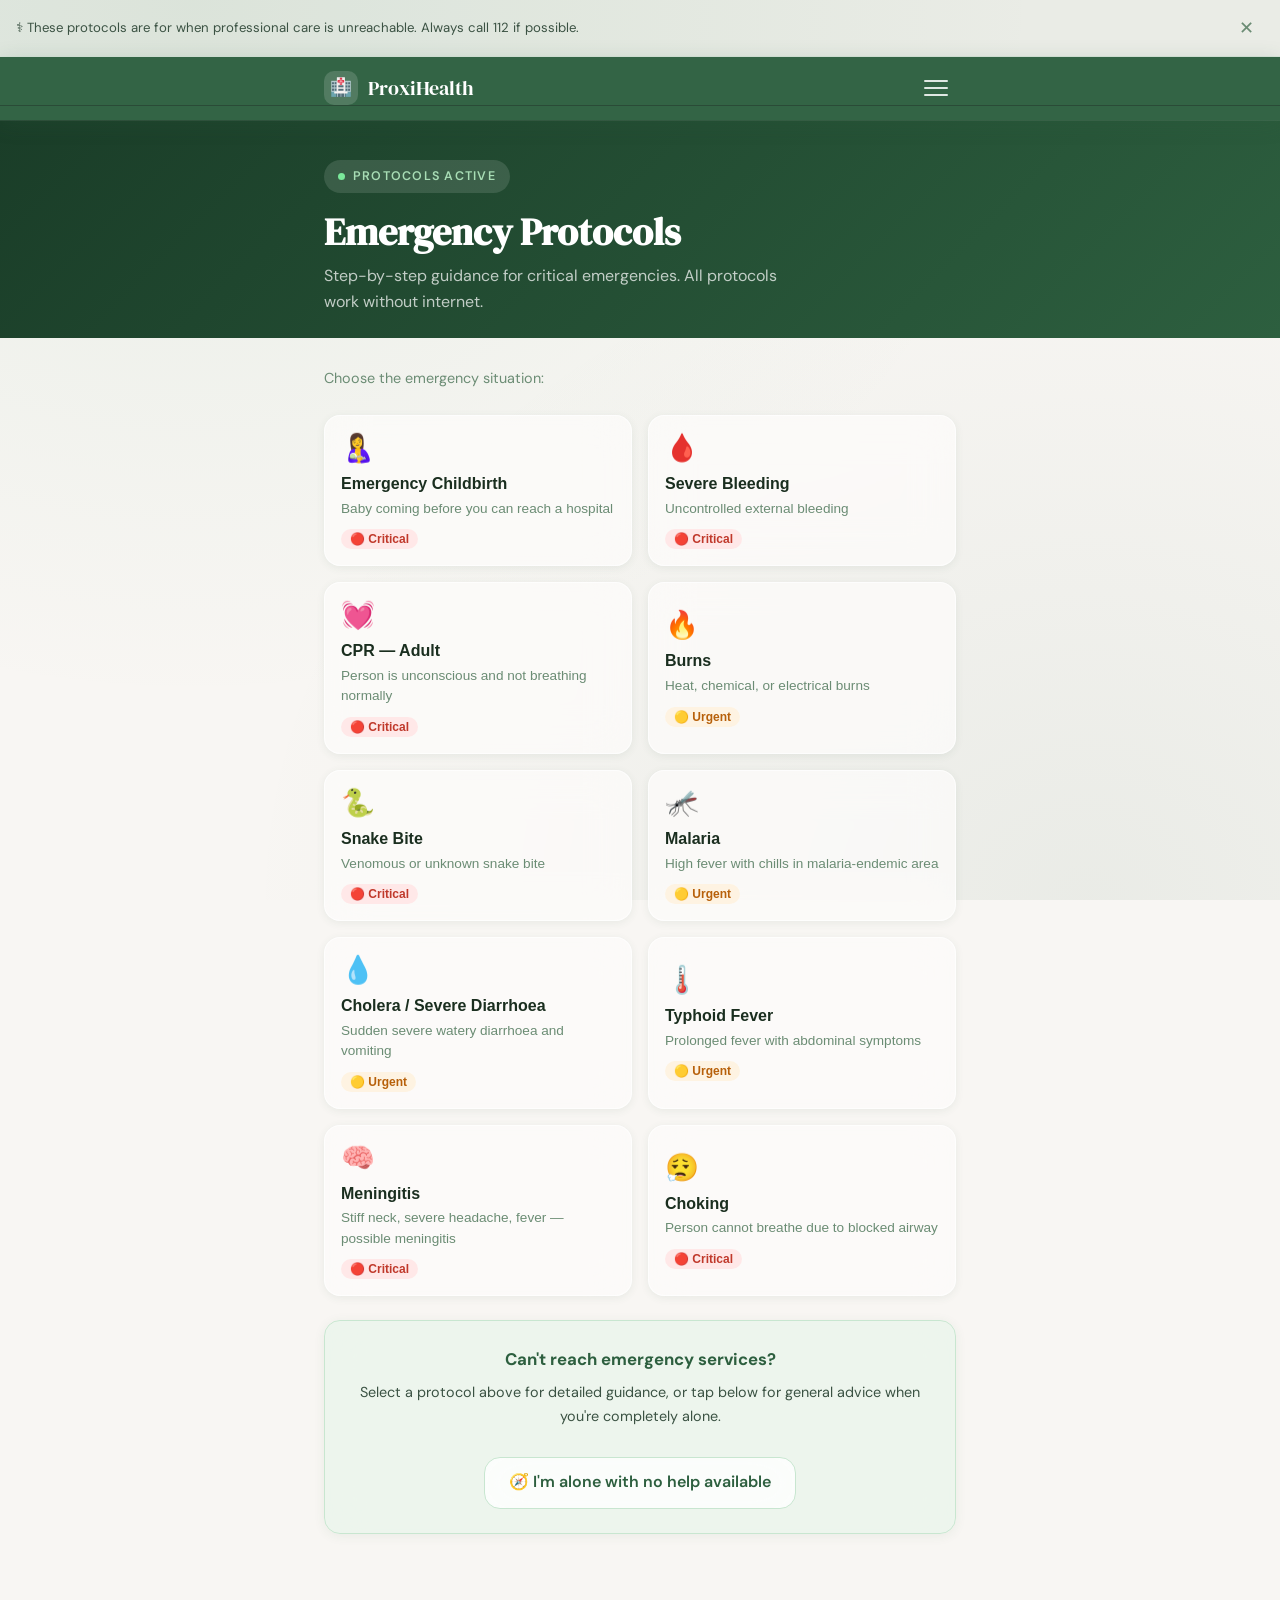
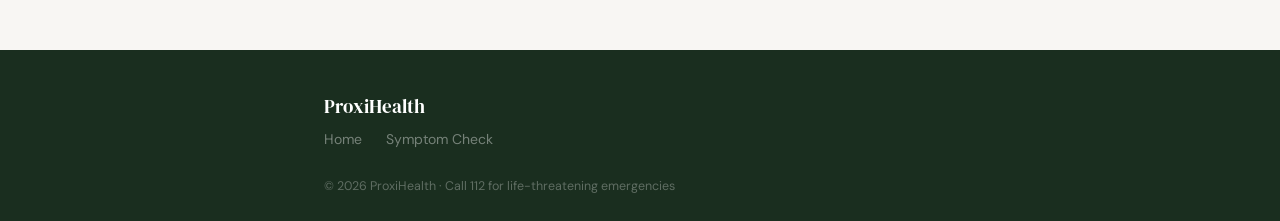
==== commit 234a0ed2: "Update emergency.html" ====
--- a/emergency.html
+++ b/emergency.html
@@ -19,6 +19,112 @@
   <!-- GOOGLE_TAG_END -->
   <link rel="stylesheet" href="css/styles.css" />
   <link rel="stylesheet" href="css/emergency.css" />
+
+  <style>
+    /* ── NAV HAMBURGER ─────────────────────── */
+    .nav__inner {
+      display: flex;
+      align-items: center;
+      justify-content: space-between;
+      flex-wrap: nowrap;
+      overflow: hidden;
+    }
+    .nav__burger {
+      background: none;
+      border: none;
+      cursor: pointer;
+      padding: 8px;
+      display: flex;
+      flex-direction: column;
+      gap: 5px;
+      -webkit-tap-highlight-color: transparent;
+      flex-shrink: 0;
+    }
+    .nav__burger span {
+      display: block;
+      width: 24px;
+      height: 2px;
+      background: rgba(255,255,255,0.85);
+      border-radius: 2px;
+      transition: transform 0.25s, opacity 0.2s;
+    }
+    .nav__burger[aria-expanded="true"] span:nth-child(1) { transform: translateY(7px) rotate(45deg); }
+    .nav__burger[aria-expanded="true"] span:nth-child(2) { opacity: 0; }
+    .nav__burger[aria-expanded="true"] span:nth-child(3) { transform: translateY(-7px) rotate(-45deg); }
+
+    .nav__menu {
+      max-height: 0;
+      overflow: hidden;
+      background: rgba(26,61,40,0.98);
+      backdrop-filter: blur(20px);
+      -webkit-backdrop-filter: blur(20px);
+      transition: max-height 0.35s cubic-bezier(0.4,0,0.2,1);
+      border-top: 1px solid rgba(255,255,255,0.07);
+    }
+    .nav__menu.open { max-height: 400px; }
+    .nav__menu__inner {
+      padding: 16px 0 24px;
+      display: flex;
+      flex-direction: column;
+      gap: 4px;
+    }
+    .nav__menu__link {
+      color: rgba(255,255,255,0.85);
+      text-decoration: none;
+      font-size: 1rem;
+      font-weight: 600;
+      padding: 12px 16px;
+      border-radius: 10px;
+      transition: background 0.15s;
+      display: block;
+      -webkit-tap-highlight-color: transparent;
+    }
+    .nav__menu__link:hover {
+      background: rgba(255,255,255,0.10);
+      color: #fff;
+      text-decoration: none;
+    }
+    .nav__menu__link--sm {
+      font-size: 0.85rem;
+      font-weight: 500;
+      color: rgba(255,255,255,0.55);
+    }
+    .nav__menu__share {
+      background: rgba(122,232,154,0.15);
+      border: 1px solid rgba(122,232,154,0.3);
+      color: #7AE89A;
+      font-family: 'DM Sans', sans-serif;
+      font-size: 1rem;
+      font-weight: 600;
+      padding: 12px 16px;
+      border-radius: 10px;
+      cursor: pointer;
+      text-align: left;
+      transition: background 0.15s;
+      -webkit-tap-highlight-color: transparent;
+    }
+    .nav__menu__share:hover { background: rgba(122,232,154,0.22); }
+    .nav__menu__divider {
+      height: 1px;
+      background: rgba(255,255,255,0.08);
+      margin: 8px 16px;
+    }
+    .nav__menu__tagline {
+      font-size: 0.72rem;
+      color: rgba(255,255,255,0.28);
+      padding: 4px 16px;
+      margin: 0;
+    }
+
+    /* ── CRITICAL: fix horizontal overflow ── */
+    html, body {
+      overflow-x: hidden;
+      max-width: 100%;
+    }
+    .container {
+      overflow: hidden;
+    }
+  </style>
 </head>
 <body>
 
@@ -30,17 +136,30 @@
     <button id="disclaimer-banner__close" aria-label="Dismiss">✕</button>
   </div>
 
-  <!-- Navigation -->
+  <!-- NAV -->
   <nav class="nav" role="navigation" aria-label="Main navigation">
     <div class="container nav__inner">
       <a href="index.html" class="nav__brand" aria-label="ProxiHealth home">
         <div class="nav__logo">🏥</div>
         <span class="nav__title">ProxiHealth</span>
       </a>
-      <div class="nav__links">
-        <a href="emergency.html" class="nav__link nav__link--active">Emergency</a>
-        <a href="triage.html" class="nav__link">Symptom Check</a>
-        <a href="index.html" class="nav__link">Home</a>
+      <!-- Hamburger button -->
+      <button class="nav__burger" id="nav-burger" aria-label="Open menu" aria-expanded="false">
+        <span></span><span></span><span></span>
+      </button>
+    </div>
+    <!-- Slide-down menu -->
+    <div class="nav__menu" id="nav-menu" aria-hidden="true">
+      <div class="container nav__menu__inner">
+        <a href="emergency.html" class="nav__menu__link">🚨 Emergency Protocols</a>
+        <a href="triage.html"    class="nav__menu__link">🌡️ Symptom Check</a>
+        <a href="index.html"     class="nav__menu__link">🏠 Home</a>
+        <button class="nav__menu__share" id="nav-share-btn">
+          🔗 Share ProxiHealth
+        </button>
+        <div class="nav__menu__divider"></div>
+        <a href="mailto:louisnkan21@gmail.com" class="nav__menu__link nav__menu__link--sm">✉️ Contact: louisnkan21@gmail.com</a>
+        <p class="nav__menu__tagline">AI emergency guidance for Africa · Free · Offline</p>
       </div>
     </div>
   </nav>
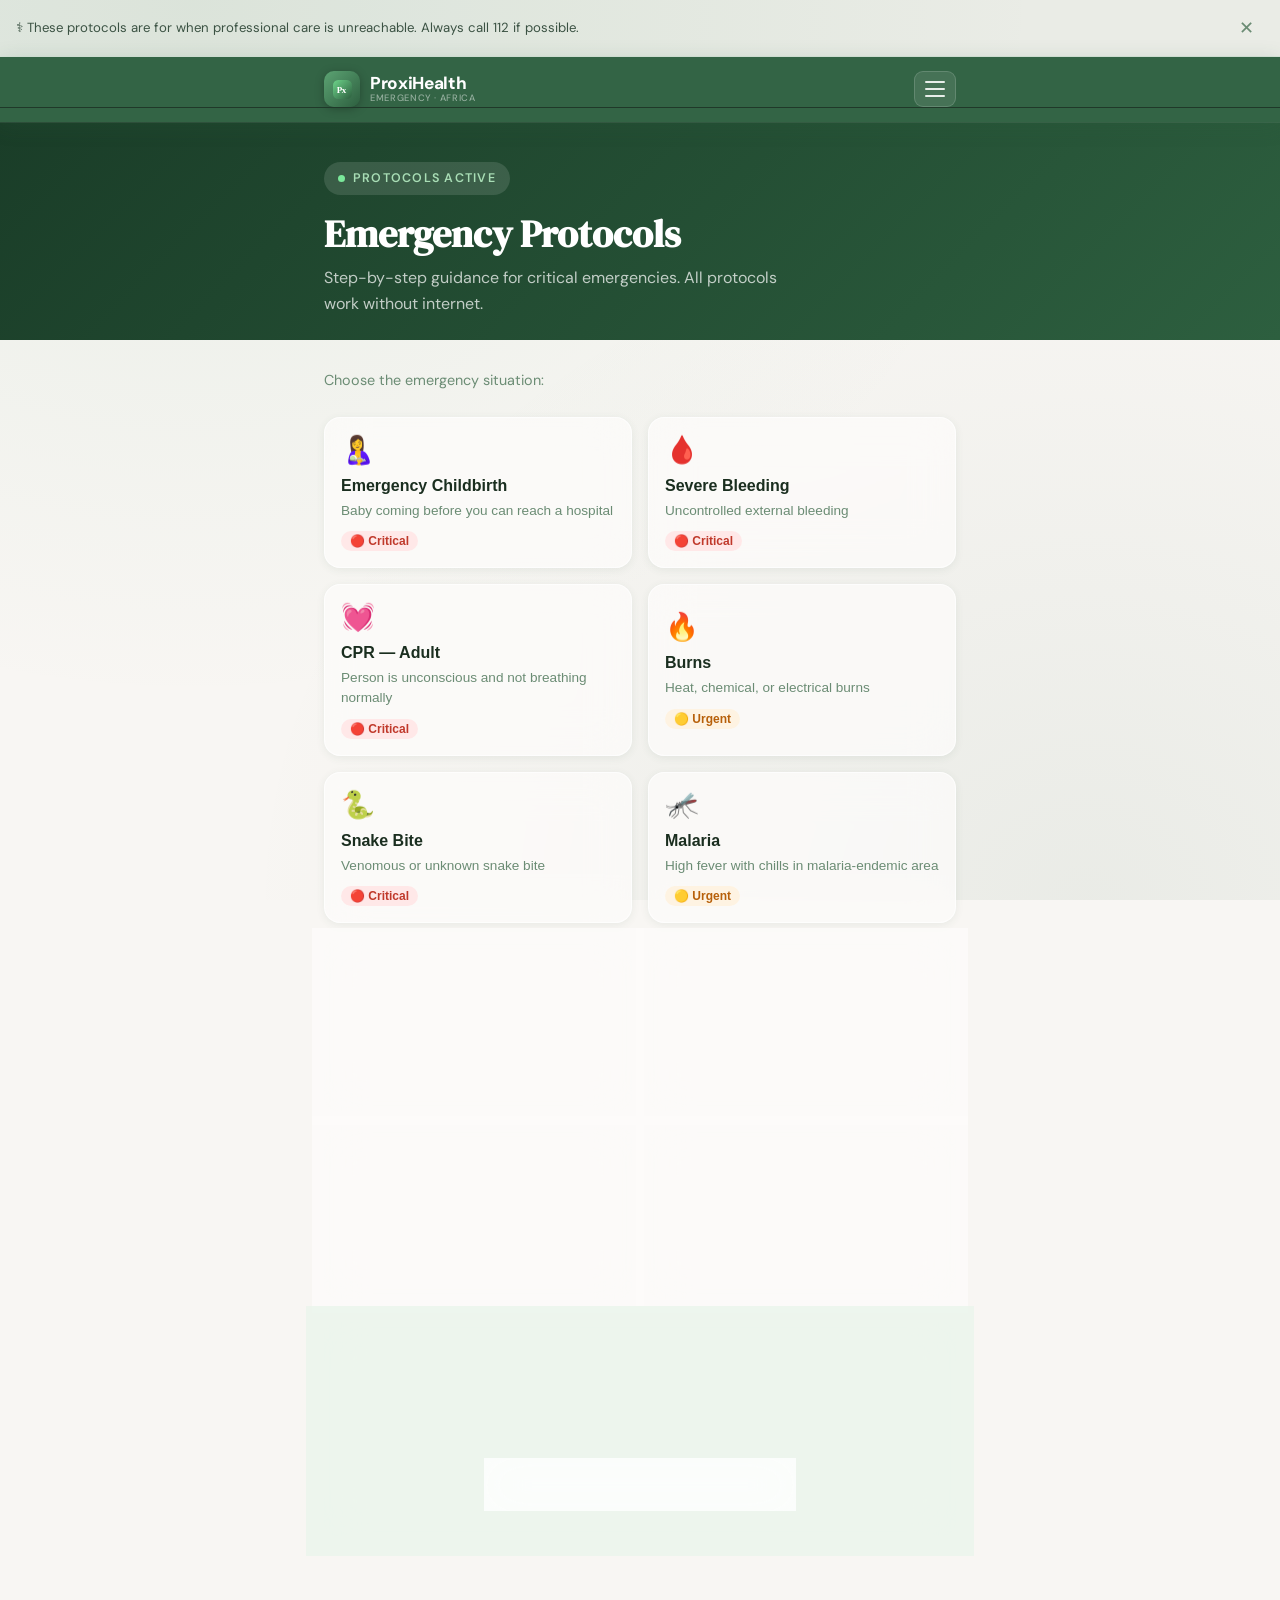
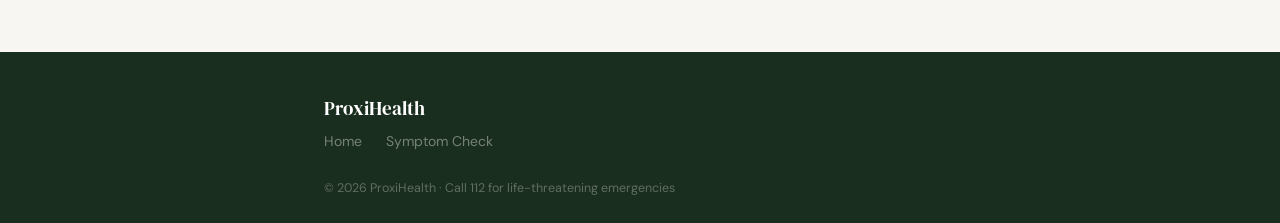
==== commit a98cdb78: "Update emergency.html" ====
--- a/emergency.html
+++ b/emergency.html
@@ -19,111 +19,31 @@
   <!-- GOOGLE_TAG_END -->
   <link rel="stylesheet" href="css/styles.css" />
   <link rel="stylesheet" href="css/emergency.css" />
-
   <style>
-    /* ── NAV HAMBURGER ─────────────────────── */
-    .nav__inner {
-      display: flex;
-      align-items: center;
-      justify-content: space-between;
-      flex-wrap: nowrap;
-      overflow: hidden;
-    }
-    .nav__burger {
-      background: none;
-      border: none;
-      cursor: pointer;
-      padding: 8px;
-      display: flex;
-      flex-direction: column;
-      gap: 5px;
-      -webkit-tap-highlight-color: transparent;
-      flex-shrink: 0;
-    }
-    .nav__burger span {
-      display: block;
-      width: 24px;
-      height: 2px;
-      background: rgba(255,255,255,0.85);
-      border-radius: 2px;
-      transition: transform 0.25s, opacity 0.2s;
-    }
-    .nav__burger[aria-expanded="true"] span:nth-child(1) { transform: translateY(7px) rotate(45deg); }
-    .nav__burger[aria-expanded="true"] span:nth-child(2) { opacity: 0; }
-    .nav__burger[aria-expanded="true"] span:nth-child(3) { transform: translateY(-7px) rotate(-45deg); }
-
-    .nav__menu {
-      max-height: 0;
-      overflow: hidden;
-      background: rgba(26,61,40,0.98);
-      backdrop-filter: blur(20px);
-      -webkit-backdrop-filter: blur(20px);
-      transition: max-height 0.35s cubic-bezier(0.4,0,0.2,1);
-      border-top: 1px solid rgba(255,255,255,0.07);
-    }
-    .nav__menu.open { max-height: 400px; }
-    .nav__menu__inner {
-      padding: 16px 0 24px;
-      display: flex;
-      flex-direction: column;
-      gap: 4px;
-    }
-    .nav__menu__link {
-      color: rgba(255,255,255,0.85);
-      text-decoration: none;
-      font-size: 1rem;
-      font-weight: 600;
-      padding: 12px 16px;
-      border-radius: 10px;
-      transition: background 0.15s;
-      display: block;
-      -webkit-tap-highlight-color: transparent;
-    }
-    .nav__menu__link:hover {
-      background: rgba(255,255,255,0.10);
-      color: #fff;
-      text-decoration: none;
-    }
-    .nav__menu__link--sm {
-      font-size: 0.85rem;
-      font-weight: 500;
-      color: rgba(255,255,255,0.55);
-    }
-    .nav__menu__share {
-      background: rgba(122,232,154,0.15);
-      border: 1px solid rgba(122,232,154,0.3);
-      color: #7AE89A;
-      font-family: 'DM Sans', sans-serif;
-      font-size: 1rem;
-      font-weight: 600;
-      padding: 12px 16px;
-      border-radius: 10px;
-      cursor: pointer;
-      text-align: left;
-      transition: background 0.15s;
-      -webkit-tap-highlight-color: transparent;
-    }
-    .nav__menu__share:hover { background: rgba(122,232,154,0.22); }
-    .nav__menu__divider {
-      height: 1px;
-      background: rgba(255,255,255,0.08);
-      margin: 8px 16px;
-    }
-    .nav__menu__tagline {
-      font-size: 0.72rem;
-      color: rgba(255,255,255,0.28);
-      padding: 4px 16px;
-      margin: 0;
-    }
-
-    /* ── CRITICAL: fix horizontal overflow ── */
-    html, body {
-      overflow-x: hidden;
-      max-width: 100%;
-    }
-    .container {
-      overflow: hidden;
-    }
+    html, body { overflow-x: hidden; max-width: 100%; }
+    .brand-mark { width:36px; height:36px; flex-shrink:0; background:linear-gradient(135deg,#5CA373 0%,#2D5F3F 100%); border-radius:10px; display:flex; align-items:center; justify-content:center; box-shadow:0 2px 10px rgba(0,0,0,0.28); }
+    .brand-mark svg { width:19px; height:19px; }
+    .brand-text { display:flex; flex-direction:column; line-height:1; }
+    .brand-name { font-family:'DM Sans',sans-serif; font-size:1.08rem; font-weight:800; color:#fff; letter-spacing:-0.02em; }
+    .brand-sub  { font-size:0.58rem; font-weight:500; color:rgba(255,255,255,0.48); letter-spacing:0.07em; text-transform:uppercase; margin-top:2px; }
+    .nav__inner { display:flex; align-items:center; justify-content:space-between; flex-wrap:nowrap; }
+    .nav__burger { background:rgba(255,255,255,0.09); border:1px solid rgba(255,255,255,0.16); border-radius:9px; cursor:pointer; padding:9px 10px; display:flex; flex-direction:column; gap:5px; -webkit-tap-highlight-color:transparent; flex-shrink:0; transition:background 0.2s; }
+    .nav__burger:hover { background:rgba(255,255,255,0.16); }
+    .nav__burger span { display:block; width:20px; height:2px; background:rgba(255,255,255,0.88); border-radius:2px; transition:transform 0.25s ease,opacity 0.2s ease; pointer-events:none; }
+    .nav__burger.is-open span:nth-child(1) { transform:translateY(7px) rotate(45deg); }
+    .nav__burger.is-open span:nth-child(2) { opacity:0; }
+    .nav__burger.is-open span:nth-child(3) { transform:translateY(-7px) rotate(-45deg); }
+    .nav__menu { max-height:0; overflow:hidden; background:rgba(18,44,28,0.98); backdrop-filter:blur(24px); -webkit-backdrop-filter:blur(24px); transition:max-height 0.38s cubic-bezier(0.4,0,0.2,1); border-top:1px solid rgba(255,255,255,0.06); }
+    .nav__menu.is-open { max-height:460px; }
+    .nav__menu-inner { padding:12px 0 24px; display:flex; flex-direction:column; gap:2px; }
+    .nav__mlink { color:rgba(255,255,255,0.80); text-decoration:none; font-size:1rem; font-weight:600; padding:13px 16px; border-radius:10px; transition:background 0.15s,color 0.15s; display:block; -webkit-tap-highlight-color:transparent; }
+    .nav__mlink:hover { background:rgba(255,255,255,0.09); color:#fff; text-decoration:none; }
+    .nav__mshare { background:rgba(122,232,154,0.12); border:1px solid rgba(122,232,154,0.26); color:#7AE89A; font-family:'DM Sans',sans-serif; font-size:1rem; font-weight:600; padding:13px 16px; border-radius:10px; cursor:pointer; text-align:left; width:100%; transition:background 0.15s; -webkit-tap-highlight-color:transparent; }
+    .nav__mshare:hover { background:rgba(122,232,154,0.20); }
+    .nav__mdiv { height:1px; background:rgba(255,255,255,0.07); margin:8px 16px; }
+    .nav__mcontact { color:rgba(255,255,255,0.42); text-decoration:none; font-size:0.82rem; padding:8px 16px; display:block; transition:color 0.15s; }
+    .nav__mcontact:hover { color:rgba(255,255,255,0.72); text-decoration:none; }
+    .nav__mtag { font-size:0.7rem; color:rgba(255,255,255,0.20); padding:4px 16px; margin:0; }
   </style>
 </head>
 <body>
@@ -136,30 +56,34 @@
     <button id="disclaimer-banner__close" aria-label="Dismiss">✕</button>
   </div>
 
-  <!-- NAV -->
   <nav class="nav" role="navigation" aria-label="Main navigation">
     <div class="container nav__inner">
-      <a href="index.html" class="nav__brand" aria-label="ProxiHealth home">
-        <div class="nav__logo">🏥</div>
-        <span class="nav__title">ProxiHealth</span>
+      <a href="index.html" style="display:flex;align-items:center;gap:10px;text-decoration:none;" aria-label="ProxiHealth home">
+        <div class="brand-mark">
+          <svg viewBox="0 0 36 36" fill="none" xmlns="http://www.w3.org/2000/svg">
+            <rect width="36" height="36" rx="10" fill="url(#lgE)"/>
+            <defs><linearGradient id="lgE" x1="0" y1="0" x2="36" y2="36" gradientUnits="userSpaceOnUse"><stop offset="0%" stop-color="#6DD48A"/><stop offset="100%" stop-color="#2D5F3F"/></linearGradient></defs>
+            <text x="7" y="24" font-family="Georgia,serif" font-size="17" font-weight="700" fill="white" letter-spacing="-1">Px</text>
+          </svg>
+        </div>
+        <div class="brand-text">
+          <span class="brand-name">ProxiHealth</span>
+          <span class="brand-sub">Emergency &middot; Africa</span>
+        </div>
       </a>
-      <!-- Hamburger button -->
       <button class="nav__burger" id="nav-burger" aria-label="Open menu" aria-expanded="false">
         <span></span><span></span><span></span>
       </button>
     </div>
-    <!-- Slide-down menu -->
-    <div class="nav__menu" id="nav-menu" aria-hidden="true">
-      <div class="container nav__menu__inner">
-        <a href="emergency.html" class="nav__menu__link">🚨 Emergency Protocols</a>
-        <a href="triage.html"    class="nav__menu__link">🌡️ Symptom Check</a>
-        <a href="index.html"     class="nav__menu__link">🏠 Home</a>
-        <button class="nav__menu__share" id="nav-share-btn">
-          🔗 Share ProxiHealth
-        </button>
-        <div class="nav__menu__divider"></div>
-        <a href="mailto:louisnkan21@gmail.com" class="nav__menu__link nav__menu__link--sm">✉️ Contact: louisnkan21@gmail.com</a>
-        <p class="nav__menu__tagline">AI emergency guidance for Africa · Free · Offline</p>
+    <div class="nav__menu" id="nav-menu">
+      <div class="container nav__menu-inner">
+        <a href="emergency.html" class="nav__mlink">&#128680; Emergency Protocols</a>
+        <a href="triage.html"    class="nav__mlink">&#127777; Symptom Check</a>
+        <a href="index.html"     class="nav__mlink">&#127968; Home</a>
+        <button class="nav__mshare" id="nav-share-btn">&#128279; Share ProxiHealth</button>
+        <div class="nav__mdiv"></div>
+        <a href="mailto:louisnkan21@gmail.com" class="nav__mcontact">&#9993; Contact</a>
+        <p class="nav__mtag">AI emergency guidance for Africa &middot; Free &middot; Offline</p>
       </div>
     </div>
   </nav>
@@ -289,5 +213,64 @@
   <script src="js/security.js"></script>
   <script src="js/app.js"></script>
   <script src="js/emergency.js"></script>
+  <script>
+  (function () {
+    var burger = document.getElementById("nav-burger");
+    var menu   = document.getElementById("nav-menu");
+    if (!burger || !menu) return;
+    burger.addEventListener("click", function (e) {
+      e.stopPropagation();
+      var open = menu.classList.toggle("is-open");
+      burger.classList.toggle("is-open", open);
+      burger.setAttribute("aria-expanded", String(open));
+    });
+    document.addEventListener("click", function (e) {
+      if (!burger.contains(e.target) && !menu.contains(e.target)) {
+        menu.classList.remove("is-open"); burger.classList.remove("is-open");
+        burger.setAttribute("aria-expanded", "false");
+      }
+    });
+    var sb = document.getElementById("nav-share-btn");
+    if (sb) { sb.addEventListener("click", function () {
+      var url = "https://louisnkan.github.io/ProxiHealth/";
+      if (navigator.share) { navigator.share({title:"ProxiHealth",text:"Free AI emergency protocols for Africa",url:url}); }
+      else if (navigator.clipboard) { navigator.clipboard.writeText(url).then(function(){ sb.textContent="Link copied!"; setTimeout(function(){sb.textContent="Share ProxiHealth";},2500); }); }
+    }); }
+  }());
+  </script>
+  <script>
+  (function () {
+    var burger = document.getElementById('nav-burger');
+    var menu   = document.getElementById('nav-menu');
+    if (!burger || !menu) { return; }
+    burger.addEventListener('click', function (e) {
+      e.stopPropagation();
+      var isOpen = menu.classList.toggle('is-open');
+      burger.classList.toggle('is-open', isOpen);
+      burger.setAttribute('aria-expanded', isOpen ? 'true' : 'false');
+    });
+    document.addEventListener('click', function (e) {
+      if (!menu.classList.contains('is-open')) { return; }
+      if (burger.contains(e.target) || menu.contains(e.target)) { return; }
+      menu.classList.remove('is-open');
+      burger.classList.remove('is-open');
+      burger.setAttribute('aria-expanded', 'false');
+    });
+    var sb = document.getElementById('nav-share-btn');
+    if (sb) {
+      sb.addEventListener('click', function () {
+        var url = 'https://louisnkan.github.io/ProxiHealth/';
+        if (navigator.share) {
+          navigator.share({ title: 'ProxiHealth', text: 'Free AI emergency protocols for Africa', url: url });
+        } else if (navigator.clipboard) {
+          navigator.clipboard.writeText(url).then(function () {
+            sb.textContent = 'Link copied!';
+            setTimeout(function () { sb.textContent = 'Share ProxiHealth'; }, 2500);
+          });
+        }
+      });
+    }
+  }());
+  </script>
 </body>
 </html>
